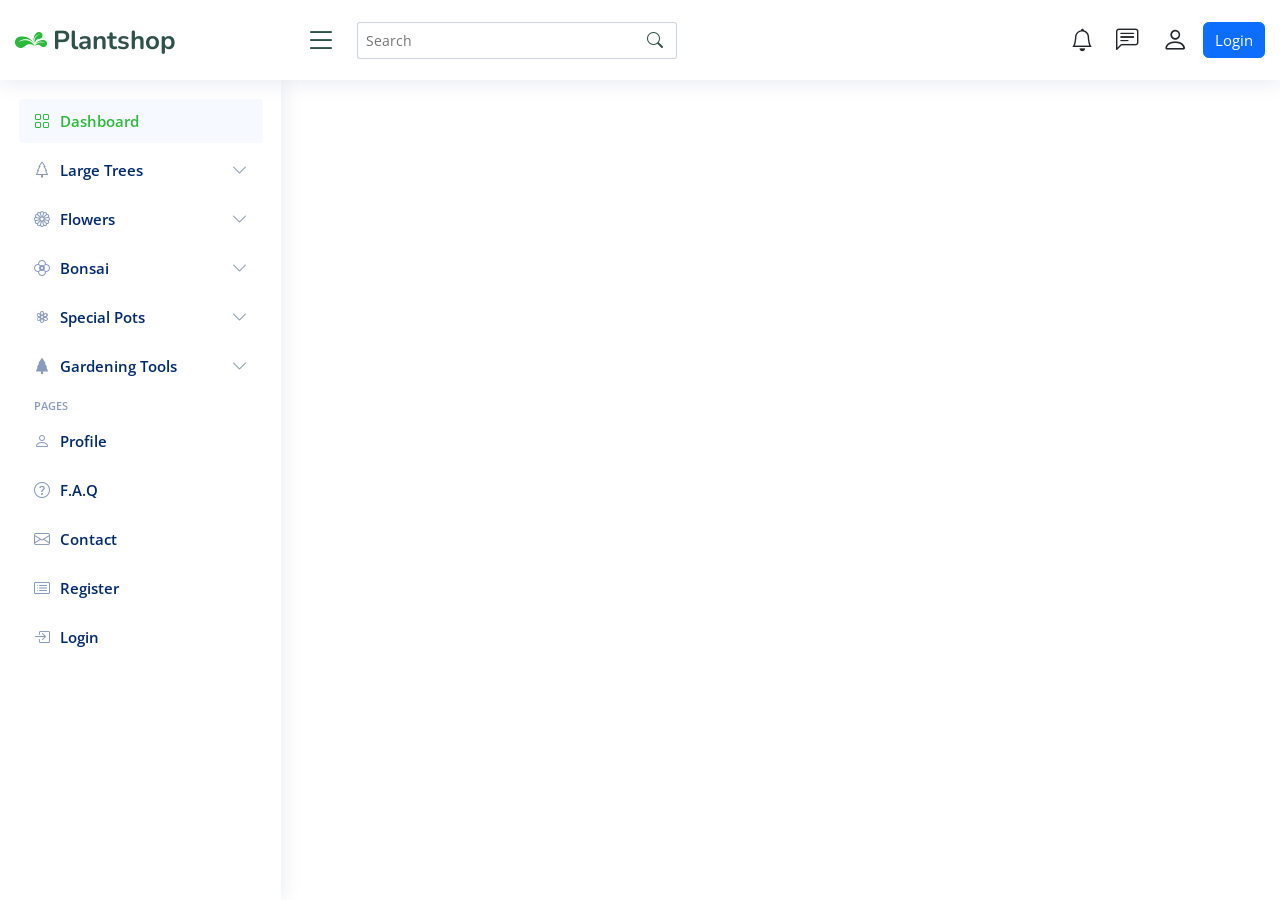
==== index.html @ 0a914bcb "Update" ====
<!DOCTYPE html>
<html lang="en">

<head>
    <meta charset="UTF-8">
    <meta name="viewport" content="width=device-width, initial-scale=1.0">
    <title>Plantshop - eCommerce Website</title>
    <!-- Google Fonts -->
    <link
     href="https://fonts.googleapis.com/css?family=Open+Sans:300,300i,400,400i,600,600i,700,700i|Nunito:300,300i,400,400i,600,600i,700,700i|Poppins:300,300i,400,400i,500,500i,600,600i,700,700i"
     rel="stylesheet">
    <!-- Vendor CSS Files -->
    <link href="assets/vendor/bootstrap/css/bootstrap.min.css" rel="stylesheet">
    <link href="assets/vendor/bootstrap-icons/bootstrap-icons.css" rel="stylesheet">
    <link href="assets/vendor/boxicons/css/boxicons.min.css" rel="stylesheet">
    <link href="assets/vendor/remixicon/remixicon.css" rel="stylesheet">
    <!-- CSS -->
    <link rel="stylesheet" href="assets/css/style.css">
    <!-- media -->
    <link rel="stylesheet" href="assets/css/media.css">
</head>

<body>
    <!-- ======= Header ======= -->
    <header id="header" class="header fixed-top d-flex align-items-center transition05 bg-white ps-3">
        <!-- logo -->
        <div class="d-flex align-items-center justify-content-between">
            <a href="index.html" class="logo text-decoration-none d-flex align-items-center">
                <img src="assets/images/logo.png" alt="">
                <span class="d-none d-lg-block green">Plantshop</span>
            </a>
            <i class="bi bi-list toggle-sidebar-btn"></i>
        </div>
        <!-- search bar -->
        <div class="search-bar">
            <form class="search-form d-flex align-items-center" method="POST" action="#">
                <input type="text" name="query" placeholder="Search" title="Enter search keyword">
                <button title="Search"><i class="bi bi-search"></i></button>
            </form>
        </div>
        <!-- navbar -->
        <nav class="header-nav ms-auto">
            <ul class="d-flex align-items-center m-0 p-0">
                <li class="nav-item d-block d-lg-none">
                    <a class="nav-link nav-icon fs-4 me-4 position-relative search-bar-toggle " href="#">
                        <i class="bi bi-search d-none d-sm-block"></i>
                    </a>
                </li>
                <li class="nav-item dropdown">
                    <a class="nav-link nav-icon fs-4 me-4 position-relative" href="#" data-bs-toggle="dropdown">
                        <i class="bi bi-bell"></i>
                    </a>
                    <ul class="dropdown-menu dropdown-menu-end dropdown-menu-arrow notifications">
                        <li class="dropdown-header gray">
                            You have 4 new notifications
                            <a href="#"><span class="badge rounded-pill bg-primary p-2 ms-2">View all</span></a>
                        </li>
                        <li>
                            <hr class="dropdown-divider">
                        </li>
                        <li class="notification-item py-1 d-flex align-items-center">
                            <i class="bi bi-exclamation-circle text-warning px-4 fs-4"></i>
                            <div class="my-1">
                                <h4 class="fw-bold fs-6 m-0">Lorem Ipsum</h4>
                                <p class="fs-6 gray m-0 py-1">Quae dolorem earum</p>
                                <p class="fs-6 gray m-0">30 min. ago</p>
                            </div>
                        </li>
                        <li>
                            <hr class="dropdown-divider">
                        </li>
                        <li class="notification-item py-1 d-flex align-items-center">
                            <i class="bi bi-x-circle text-danger px-4 fs-4"></i>
                            <div class="my-1">
                                <h4 class="fw-bold fs-6 m-0">Atque rerum nesciunt</h4>
                                <p class="fs-6 gray m-0 py-1">Quae dolorem earum</p>
                                <p class="fs-6 gray m-0">1 hr. ago</p>
                            </div>
                        </li>
                        <li>
                            <hr class="dropdown-divider">
                        </li>
                        <li class="notification-item py-1 d-flex align-items-center">
                            <i class="bi bi-check-circle text-success px-4 fs-4"></i>
                            <div class="my-1">
                                <h4 class="fw-bold fs-6 m-0">Sit rerum fuga</h4>
                                <p class="fs-6 gray m-0 py-1">Quae dolorem earum</p>
                                <p class="fs-6 gray m-0">2 hrs. ago</p>
                            </div>
                        </li>
                        <li>
                            <hr class="dropdown-divider">
                        </li>
                        <li class="notification-item py-1 d-flex align-items-center">
                            <i class="bi bi-info-circle text-primary px-4 fs-4"></i>
                            <div class="my-1">
                                <h4 class="fw-bold fs-6 m-0">Dicta reprehenderit</h4>
                                <p class="fs-6 gray m-0 py-1">Quae dolorem earum</p>
                                <p class="fs-6 gray m-0">4 hrs. ago</p>
                            </div>
                        </li>
                        <li>
                            <hr class="dropdown-divider">
                        </li>
                        <li class="dropdown-footer text-center">
                            <a href="#">Show all notifications</a>
                        </li>
                    </ul>
                </li>
                <li class="nav-item dropdown">
                    <a class="nav-link nav-icon fs-4 me-4 position-relative" href="#" data-bs-toggle="dropdown">
                        <i class="bi bi-chat-left-text"></i>
                    </a>
                    <ul class="dropdown-menu dropdown-menu-end dropdown-menu-arrow messages">
                        <li class="dropdown-header gray">
                            You have 3 new messages
                            <a href="#"><span class="badge rounded-pill bg-primary p-2 ms-2">View all</span></a>
                        </li>
                        <li>
                            <hr class="dropdown-divider">
                        </li>
                        <li class="message-item">
                            <a href="#" class="d-flex align-items-center">
                                <img src="assets/images/messages-1.jpg" alt="img" class="rounded-circle px-3">
                                <div class="my-1">
                                    <h4 class="fw-bold fs-6 m-0 dark">Maria Hudson</h4>
                                    <p class="fs-6 gray m-0 py-1">Velit asperiores et allo</p>
                                    <p class="fs-6 gray m-0">4 hrs. ago</p>
                                </div>
                            </a>
                        </li>
                        <li>
                            <hr class="dropdown-divider">
                        </li>
                        <li class="message-item">
                            <a href="#" class="d-flex align-items-center">
                                <img src="assets/images/messages-2.jpg" alt="img" class="rounded-circle px-3">
                                <div class="my-1">
                                    <h4 class="fw-bold fs-6 m-0 dark">Anna Nelson</h4>
                                    <p class="fs-6 gray m-0 py-1">Velit asperiores et allo</p>
                                    <p class="fs-6 gray m-0">6 hrs. ago</p>
                                </div>
                            </a>
                        </li>
                        <li>
                            <hr class="dropdown-divider">
                        </li>
                        <li class="message-item">
                            <a href="#" class="d-flex align-items-center">
                                <img src="assets/images/messages-3.jpg" alt="img" class="rounded-circle px-3">
                                <div class="my-1">
                                    <h4 class="fw-bold fs-6 m-0 dark">David Muldon</h4>
                                    <p class="fs-6 gray m-0 py-1">Velit asperiores et allo</p>
                                    <p class="fs-6 gray m-0">8 hrs. ago</p>
                                </div>
                            </a>
                        </li>
                        <li>
                            <hr class="dropdown-divider">
                        </li>
                        <li class="dropdown-footer text-center">
                            <a href="#">Show all messages</a>
                        </li>
                    </ul>
                </li>
                <li class="nav-item dropdown pe-3">
                    <a class="nav-link nav-profile d-flex align-items-center pe-0" href="#" data-bs-toggle="dropdown" aria-expanded="false">
                        <i class="bi bi-person fs-3"></i>
                    </a>
                    <ul class="dropdown-menu profile">
                        <li class="dropdown-header">
                            <h6 class="dark fs-5">Deep Kothari</h6>
                            <span class="dark fs-6">Web Designer</span>
                        </li>
                        <li>
                            <hr class="dropdown-divider">
                        </li>
                        <li>
                            <a href="#" class="dropdown-item d-flex align-items-center">
                                <i class="bi bi-person fs-5 pe-3"></i>
                                <span>My Profile</span>
                            </a>
                        </li>
                        <li>
                            <hr class="dropdown-divider">
                        </li>
                        <li>
                            <a href="#" class="dropdown-item d-flex align-items-center">
                                <i class="bi bi-gear fs-5 pe-3"></i>
                                <span>Account Settings</span>
                            </a>
                        </li>
                        <li>
                            <hr class="dropdown-divider">
                        </li>
                        <li>
                            <a href="#" class="dropdown-item d-flex align-items-center">
                                <i class="bi bi-question-circle fs-5 pe-3"></i>
                                <span>Need Help?</span>
                            </a>
                        </li>
                        <li>
                            <hr class="dropdown-divider">
                        </li>
                        <li>
                            <a href="#" class="dropdown-item d-flex align-items-center">
                                <i class="bi bi-box-arrow-right fs-5 pe-3"></i>
                                <span>Sign Out</span>
                            </a>
                        </li>
                    </ul>
                </li>
                <li class="nav-item pe-3">
                    <a href="#" class="btn btn-primary">Login </a>
                </li>
            </ul>
        </nav>
    </header>

    <!-- ======= Sidebar ======= -->
    <aside id="sidebar" class="sidebar">

        <ul class="sidebar-nav" id="sidebar-nav">

            <li class="nav-item">
                <a class="nav-link " href="index.html">
                    <i class="bi bi-grid"></i>
                    <span>Dashboard</span>
                </a>
            </li>
            <li class="nav-item">
                <a class="nav-link collapsed" data-bs-target="#components-nav" data-bs-toggle="collapse" href="#">
                    <i class="bi bi-tree"></i><span>Large Trees</span><i class="bi bi-chevron-down ms-auto"></i>
                </a>
                <ul id="components-nav" class="nav-content collapse " data-bs-parent="#sidebar-nav">
                    <li>
                        <a href="#">
                            <i class="bi bi-circle"></i><span>Mango tree</span>
                        </a>
                    </li>
                    <li>
                        <a href="#">
                            <i class="bi bi-circle"></i><span>Banyan tree</span>
                        </a>
                    </li>
                    <li>
                        <a href="#">
                            <i class="bi bi-circle"></i><span>Banana tree</span>
                        </a>
                    </li>
                    <li>
                        <a href="#">
                            <i class="bi bi-circle"></i><span>Palm tree</span>
                        </a>
                    </li>
                    <li>
                        <a href="#">
                            <i class="bi bi-circle"></i><span>Banmoo tree</span>
                        </a>
                    </li>
                </ul>
            </li>
            <li class="nav-item">
                <a class="nav-link collapsed" data-bs-target="#forms-nav" data-bs-toggle="collapse" href="#">
                    <i class="bi bi-flower1"></i><span>Flowers</span><i class="bi bi-chevron-down ms-auto"></i>
                </a>
                <ul id="forms-nav" class="nav-content collapse " data-bs-parent="#sidebar-nav">
                    <li>
                        <a href="#">
                            <i class="bi bi-circle"></i><span>Marigold</span>
                        </a>
                    </li>
                    <li>
                        <a href="#">
                            <i class="bi bi-circle"></i><span>Lavender</span>
                        </a>
                    </li>
                    <li>
                        <a href="#">
                            <i class="bi bi-circle"></i><span>Lily</span>
                        </a>
                    </li>
                    <li>
                        <a href="#">
                            <i class="bi bi-circle"></i><span>Sun flower</span>
                        </a>
                    </li>
                    <li>
                        <a href="#">
                            <i class="bi bi-circle"></i><span>Rose</span>
                        </a>
                    </li>
                    <li>
                        <a href="#">
                            <i class="bi bi-circle"></i><span>Tulip</span>
                        </a>
                    </li>
                    <li>
                        <a href="#">
                            <i class="bi bi-circle"></i><span>Jasmine</span>
                        </a>
                    </li>
                </ul>
            </li>
            <li class="nav-item">
                <a class="nav-link collapsed" data-bs-target="#tables-nav" data-bs-toggle="collapse" href="#">
                    <i class="bi bi-flower2"></i><span>Bonsai</span><i class="bi bi-chevron-down ms-auto"></i>
                </a>
                <ul id="tables-nav" class="nav-content collapse " data-bs-parent="#sidebar-nav">
                    <li>
                        <a href="#">
                            <i class="bi bi-circle"></i><span>Japanese Maple</span>
                        </a>
                    </li>
                    <li>
                        <a href="#">
                            <i class="bi bi-circle"></i><span>Chinese Elm</span>
                        </a>
                    </li>
                    <li>
                        <a href="#">
                            <i class="bi bi-circle"></i><span>Fukien Tea Tree</span>
                        </a>
                    </li>
                    <li>
                        <a href="#">
                            <i class="bi bi-circle"></i><span>Box Wood</span>
                        </a>
                    </li>
                    <li>
                        <a href="#">
                            <i class="bi bi-circle"></i><span>Desert Rose</span>
                        </a>
                    </li>
                </ul>
            </li>
            <li class="nav-item">
                <a class="nav-link collapsed" data-bs-target="#charts-nav" data-bs-toggle="collapse" href="#">
                    <i class="bi bi-flower3"></i><span>Special Pots</span><i class="bi bi-chevron-down ms-auto"></i>
                </a>
                <ul id="charts-nav" class="nav-content collapse " data-bs-parent="#sidebar-nav">
                    <li>
                        <a href="#">
                            <i class="bi bi-circle"></i><span>Clay Pots</span>
                        </a>
                    </li>
                    <li>
                        <a href="#">
                            <i class="bi bi-circle"></i><span>Metal Pots</span>
                        </a>
                    </li>
                    <li>
                        <a href="#">
                            <i class="bi bi-circle"></i><span>Concrete Pots</span>
                        </a>
                    </li>
                    <li>
                        <a href="#">
                            <i class="bi bi-circle"></i><span>Fiber Glass Pots</span>
                        </a>
                    </li>
                    <li>
                        <a href="#">
                            <i class="bi bi-circle"></i><span>Plastic Pots</span>
                        </a>
                    </li>
                    <li>
                        <a href="#">
                            <i class="bi bi-circle"></i><span>Self-Watering Pots</span>
                        </a>
                    </li>
                </ul>
            </li>
            <li class="nav-item">
                <a class="nav-link collapsed" data-bs-target="#icons-nav" data-bs-toggle="collapse" href="#">
                    <i class="bi bi-tree-fill"></i><span>Gardening Tools</span><i class="bi bi-chevron-down ms-auto"></i>
                </a>
                <ul id="icons-nav" class="nav-content collapse " data-bs-parent="#sidebar-nav">
                    <li>
                        <a href="#">
                            <i class="bi bi-circle"></i><span>Gloves</span>
                        </a>
                    </li>
                    <li>
                        <a href="#">
                            <i class="bi bi-circle"></i><span>Rake</span>
                        </a>
                    </li>
                    <li>
                        <a href="#">
                            <i class="bi bi-circle"></i><span>Watering Can</span>
                        </a>
                    </li>
                    <li>
                        <a href="#">
                            <i class="bi bi-circle"></i><span>Spade</span>
                        </a>
                    </li>
                    <li>
                        <a href="#">
                            <i class="bi bi-circle"></i><span>Wheel Barrow</span>
                        </a>
                    </li>
                    <li>
                        <a href="#">
                            <i class="bi bi-circle"></i><span>Leaf Blower</span>
                        </a>
                    </li>
                </ul>
            </li>
            <li class="nav-heading">Pages</li>

            <li class="nav-item">
                <a class="nav-link collapsed" href="#">
                    <i class="bi bi-person"></i>
                    <span>Profile</span>
                </a>
            </li>
            <li class="nav-item">
                <a class="nav-link collapsed" href="#">
                    <i class="bi bi-question-circle"></i>
                    <span>F.A.Q</span>
                </a>
            </li>
            <li class="nav-item">
                <a class="nav-link collapsed" href="#">
                    <i class="bi bi-envelope"></i>
                    <span>Contact</span>
                </a>
            </li>
            <li class="nav-item">
                <a class="nav-link collapsed" href="#">
                    <i class="bi bi-card-list"></i>
                    <span>Register</span>
                </a>
            </li>
            <li class="nav-item">
                <a class="nav-link collapsed" href="#">
                    <i class="bi bi-box-arrow-in-right"></i>
                    <span>Login</span>
                </a>
            </li>
        </ul>
    </aside><!-- End Sidebar-->
    <!-- Vendor JS Files -->
    <script src="assets/vendor/bootstrap/js/bootstrap.bundle.min.js"></script>
    <script src="assets/vendor/jquery/jquery.min.js"></script>
    <!-- js -->
    <script src="assets/js/script.js"></script>
</body>

</html>
---- assets/css/style.css ----
:root {
    --green: #2e524a;
    --light-green: #2ab939;
    --dark: #000000;
    --light: #ffffff;
    --gray: #424242;

    --transition02: all 0.2s linear;
    --transition03: all 0.3s linear;
    --transition05: all 0.5s linear;
}
* {
    margin: 0;
    padding: 0;
    box-sizing: border-box;
    text-decoration: none !important;
    list-style: none;
}
body, html {
    font-family: "Open Sans", sans-serif;
    font-size: 16px;
    scroll-behavior: smooth;
}
h1,
h2,
h3,
h4,
h5,
h6 {
    font-family: "Nunito", sans-serif;
}
/* CURSOR POINTER */
.cursor {
    cursor: pointer;
}
.dvh-100 {
    height: 100dvh;
}
.green {
    color: var(--green);
}
.dark {
    color: var(--dark);
}
.light {
    color: var(--light);
}
.gray {
    color: var(--gray);
}
.transition02 {
    transition: var(--transition02);
}
.transition03 {
    transition: var(--transition03);
}
.transition05 {
    transition: var(--transition05);
}
/*--------------------------------------------------------------
# Header START
--------------------------------------------------------------*/
header {
    box-shadow: 0px 2px 20px rgba(1, 41, 112, 0.1);
}
@media (min-width: 1200px) {
    .logo {
        width: 280px;
    }
}
.logo img {
    max-height: 26px;
    margin-right: 6px;
}
.logo span {
    font-size: 26px;
    font-weight: 700;
    font-family: "Nunito", sans-serif;
}
.header {
    z-index: 997;
    height: 80px;
}
.header .toggle-sidebar-btn {
    font-size: 32px;
    padding-left: 10px;
    cursor: pointer;
    color: var(--green);
}
.header .search-bar {
    min-width: 360px;
    padding: 0 20px;
}
@media (max-width: 1199px) {
    .header .search-bar {
        position: fixed;
        top: 50px;
        left: 0;
        right: 0;
        padding: 20px;
        box-shadow: 0px 0px 15px 0px rgba(1, 41, 112, 0.1);
        background: white;
        z-index: 9999;
        transition: 0.3s;
        visibility: hidden;
        opacity: 0;
    }
    .header .search-bar-show {
        top: 60px;
        visibility: visible;
        opacity: 1;
    }
}
.header .search-form {
    width: 100%;
}
.header .search-form input {
    border: 0;
    font-size: 14px;
    color: #012970;
    border: 1px solid rgba(1, 41, 112, 0.2);
    padding: 7px 38px 7px 8px;
    border-radius: 3px;
    transition: 0.3s;
    width: 100%;
}
.header .search-form input:focus,
.header .search-form input:hover {
    outline: none;
    box-shadow: 0 0 10px 0 rgba(1, 41, 112, 0.15);
    border: 1px solid rgba(1, 41, 112, 0.3);
}
.header .search-form button {
    border: 0;
    padding: 0;
    margin-left: -30px;
    background: none;
}
.header .search-form button i {
    color: var(--green);
}
/*--------------------------------------------------------------
# Header Nav
--------------------------------------------------------------*/
.header-nav .nav-profile img {
    max-height: 36px;
}
.message-item img {
    height: 2.5rem;
}
/*--------------------------------------------------------------
# Header END
--------------------------------------------------------------*/

/*--------------------------------------------------------------
# Sidebar
--------------------------------------------------------------*/
.sidebar {
    position: fixed;
    top: 80px;
    left: 0;
    bottom: 0;
    width: 18.75rem;
    z-index: 996;
    transition: var(--transition03);
    padding: 1.25rem;
    overflow-y: scroll;
    scrollbar-width: thin;
    scrollbar-color: var(--green) transparent;
    box-shadow: 0px 0px 20px rgba(1, 41, 112, 0.1);
    background-color: var(--light);
}
.move-sidebar {
    left: -18.75rem;
}
.sidebar::-webkit-scrollbar {
    width: 5px;
    height: 8px;
    background-color: #fff;
}
.sidebar::-webkit-scrollbar-thumb {
    background-color: #aab7cf;
}
.sidebar-nav {
    padding: 0;
    margin: 0;
    list-style: none;
}
.sidebar-nav li {
    padding: 0;
    margin: 0;
    list-style: none;
}
.sidebar-nav .nav-item {
    margin-bottom: 5px;
}
.sidebar-nav .nav-heading {
    font-size: 11px;
    text-transform: uppercase;
    color: #899bbd;
    font-weight: 600;
    margin: 10px 0 5px 15px;
}
.sidebar-nav .nav-link {
    display: flex;
    align-items: center;
    font-size: 15px;
    font-weight: 600;
    color: #2ab939;
    transition: 0.3;
    background: #f6f9ff;
    padding: 10px 15px;
    border-radius: 4px;
}
.sidebar-nav .nav-link i {
    font-size: 16px;
    margin-right: 10px;
    color: #2ab939;
}
.sidebar-nav .nav-link.collapsed {
    color: #012970;
    background: #fff;
}
.sidebar-nav .nav-link.collapsed i {
    color: #899bbd;
}
.sidebar-nav .nav-link:hover {
    color: #2ab939;
    background: #f6f9ff;
}
.sidebar-nav .nav-link:hover i {
    color: #2ab939;
}
.sidebar-nav .nav-link .bi-chevron-down {
    margin-right: 0;
    transition: transform 0.2s ease-in-out;
}
.sidebar-nav .nav-link:not(.collapsed) .bi-chevron-down {
    transform: rotate(180deg);
}
.sidebar-nav .nav-content {
    padding: 5px 0 0 0;
    margin: 0;
    list-style: none;
}
.sidebar .nav-content li {
    transition: var(--transition02);
}
.sidebar .nav-content li:hover {
    transform: translateX(7px);
}
.sidebar-nav .nav-content a {
    display: flex;
    align-items: center;
    font-size: 14px;
    font-weight: 600;
    color: #012970;
    transition: 0.3;
    padding: 10px 0 10px 40px;
    transition: 0.3s;
}
.sidebar-nav .nav-content a i {
    font-size: 6px;
    margin-right: 8px;
    line-height: 0;
    border-radius: 50%;
}
.sidebar-nav .nav-content a:hover,
.sidebar-nav .nav-content a.active {
    color: #2ab939;
}
---- assets/css/media.css ----
@media (max-width:1500px) {
    html {
        font-size: 16px !important;
    }
}
@media (max-width:1400px) {
    html {
        font-size: 15px !important;
    }
}
@media (max-width:1200px) {
    html {
        font-size: 14px !important;
    }
}
@media (max-width:992px) {
    html {
        font-size: 13px !important;
    }
}
@media (max-width:768px) {
    html {
        font-size: 12px !important;
    }
}
@media (max-width:576px) {
    html {
        font-size: 12px !important;
    }
}
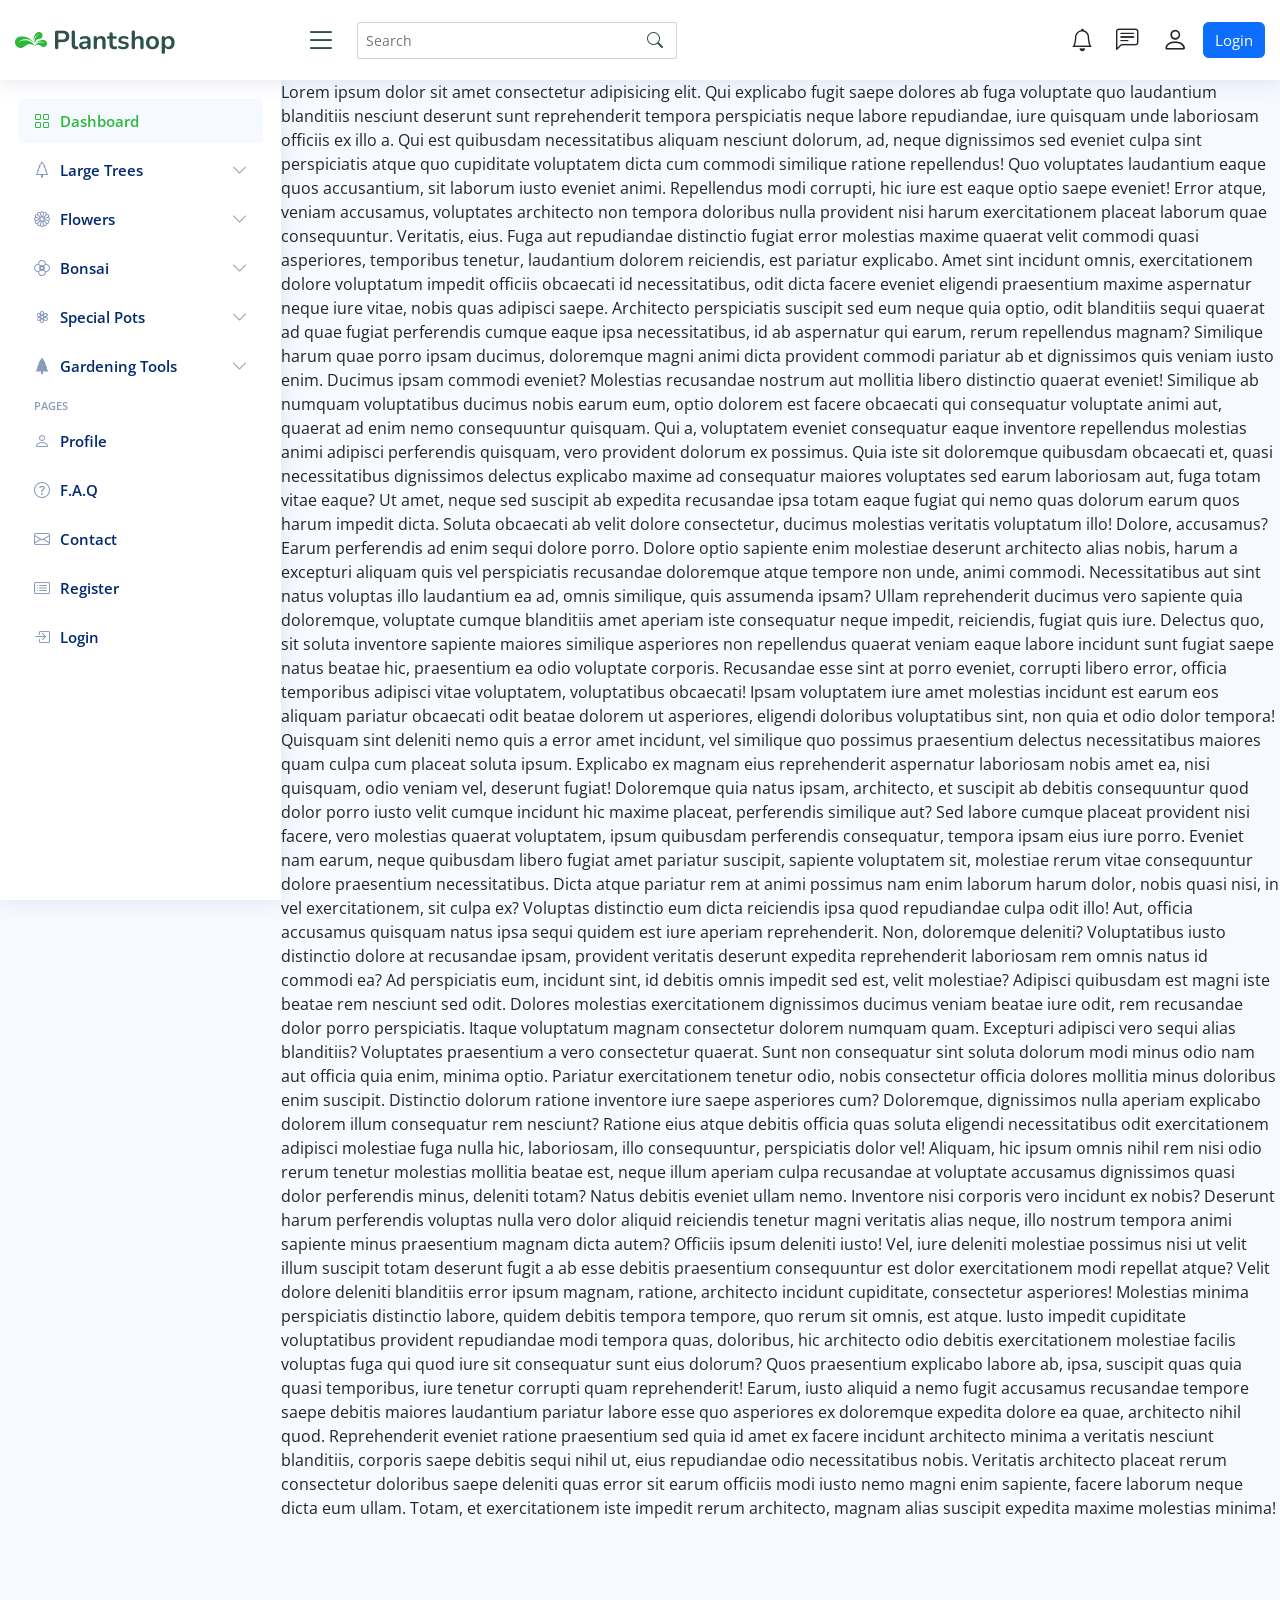
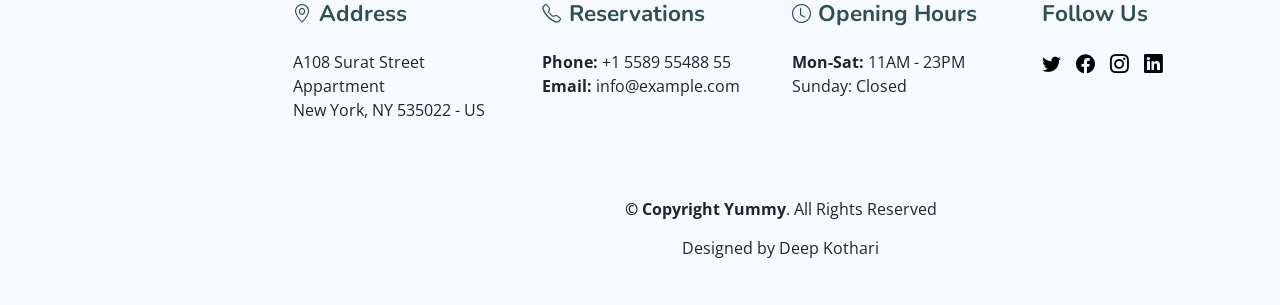
==== commit e1ea86a2: "completed footer" ====
--- a/index.html
+++ b/index.html
@@ -442,6 +442,109 @@
             </li>
         </ul>
     </aside><!-- End Sidebar-->
+
+    <!-- ======= Main Section ======= -->
+    <main id="main" class="main">Lorem ipsum dolor sit amet consectetur adipisicing elit. Qui explicabo fugit saepe dolores ab fuga voluptate quo laudantium blanditiis
+        nesciunt deserunt sunt reprehenderit tempora perspiciatis neque labore repudiandae, iure quisquam unde laboriosam officiis ex illo a. Qui est quibusdam
+        necessitatibus aliquam nesciunt dolorum, ad, neque dignissimos sed eveniet culpa sint perspiciatis atque quo cupiditate voluptatem dicta cum commodi similique
+        ratione repellendus! Quo voluptates laudantium eaque quos accusantium, sit laborum iusto eveniet animi. Repellendus modi corrupti, hic iure est eaque optio saepe
+        eveniet! Error atque, veniam accusamus, voluptates architecto non tempora doloribus nulla provident nisi harum exercitationem placeat laborum quae consequuntur.
+        Veritatis, eius. Fuga aut repudiandae distinctio fugiat error molestias maxime quaerat velit commodi quasi asperiores, temporibus tenetur, laudantium dolorem
+        reiciendis, est pariatur explicabo. Amet sint incidunt omnis, exercitationem dolore voluptatum impedit officiis obcaecati id necessitatibus, odit dicta facere
+        eveniet eligendi praesentium maxime aspernatur neque iure vitae, nobis quas adipisci saepe. Architecto perspiciatis suscipit sed eum neque quia optio, odit
+        blanditiis sequi quaerat ad quae fugiat perferendis cumque eaque ipsa necessitatibus, id ab aspernatur qui earum, rerum repellendus magnam? Similique harum quae
+        porro ipsam ducimus, doloremque magni animi dicta provident commodi pariatur ab et dignissimos quis veniam iusto enim. Ducimus ipsam commodi eveniet? Molestias
+        recusandae nostrum aut mollitia libero distinctio quaerat eveniet! Similique ab numquam voluptatibus ducimus nobis earum eum, optio dolorem est facere obcaecati
+        qui consequatur voluptate animi aut, quaerat ad enim nemo consequuntur quisquam. Qui a, voluptatem eveniet consequatur eaque inventore repellendus molestias animi
+        adipisci perferendis quisquam, vero provident dolorum ex possimus. Quia iste sit doloremque quibusdam obcaecati et, quasi necessitatibus dignissimos delectus
+        explicabo maxime ad consequatur maiores voluptates sed earum laboriosam aut, fuga totam vitae eaque? Ut amet, neque sed suscipit ab expedita recusandae ipsa totam
+        eaque fugiat qui nemo quas dolorum earum quos harum impedit dicta. Soluta obcaecati ab velit dolore consectetur, ducimus molestias veritatis voluptatum illo!
+        Dolore, accusamus? Earum perferendis ad enim sequi dolore porro. Dolore optio sapiente enim molestiae deserunt architecto alias nobis, harum a excepturi aliquam
+        quis vel perspiciatis recusandae doloremque atque tempore non unde, animi commodi. Necessitatibus aut sint natus voluptas illo laudantium ea ad, omnis similique,
+        quis assumenda ipsam? Ullam reprehenderit ducimus vero sapiente quia doloremque, voluptate cumque blanditiis amet aperiam iste consequatur neque impedit,
+        reiciendis, fugiat quis iure. Delectus quo, sit soluta inventore sapiente maiores similique asperiores non repellendus quaerat veniam eaque labore incidunt sunt
+        fugiat saepe natus beatae hic, praesentium ea odio voluptate corporis. Recusandae esse sint at porro eveniet, corrupti libero error, officia temporibus adipisci
+        vitae voluptatem, voluptatibus obcaecati! Ipsam voluptatem iure amet molestias incidunt est earum eos aliquam pariatur obcaecati odit beatae dolorem ut
+        asperiores, eligendi doloribus voluptatibus sint, non quia et odio dolor tempora! Quisquam sint deleniti nemo quis a error amet incidunt, vel similique quo
+        possimus praesentium delectus necessitatibus maiores quam culpa cum placeat soluta ipsum. Explicabo ex magnam eius reprehenderit aspernatur laboriosam nobis amet
+        ea, nisi quisquam, odio veniam vel, deserunt fugiat! Doloremque quia natus ipsam, architecto, et suscipit ab debitis consequuntur quod dolor porro iusto velit
+        cumque incidunt hic maxime placeat, perferendis similique aut? Sed labore cumque placeat provident nisi facere, vero molestias quaerat voluptatem, ipsum quibusdam
+        perferendis consequatur, tempora ipsam eius iure porro. Eveniet nam earum, neque quibusdam libero fugiat amet pariatur suscipit, sapiente voluptatem sit,
+        molestiae rerum vitae consequuntur dolore praesentium necessitatibus. Dicta atque pariatur rem at animi possimus nam enim laborum harum dolor, nobis quasi nisi,
+        in vel exercitationem, sit culpa ex? Voluptas distinctio eum dicta reiciendis ipsa quod repudiandae culpa odit illo! Aut, officia accusamus quisquam natus ipsa
+        sequi quidem est iure aperiam reprehenderit. Non, doloremque deleniti? Voluptatibus iusto distinctio dolore at recusandae ipsam, provident veritatis deserunt
+        expedita reprehenderit laboriosam rem omnis natus id commodi ea? Ad perspiciatis eum, incidunt sint, id debitis omnis impedit sed est, velit molestiae? Adipisci
+        quibusdam est magni iste beatae rem nesciunt sed odit. Dolores molestias exercitationem dignissimos ducimus veniam beatae iure odit, rem recusandae dolor porro
+        perspiciatis. Itaque voluptatum magnam consectetur dolorem numquam quam. Excepturi adipisci vero sequi alias blanditiis? Voluptates praesentium a vero consectetur
+        quaerat. Sunt non consequatur sint soluta dolorum modi minus odio nam aut officia quia enim, minima optio. Pariatur exercitationem tenetur odio, nobis consectetur
+        officia dolores mollitia minus doloribus enim suscipit. Distinctio dolorum ratione inventore iure saepe asperiores cum? Doloremque, dignissimos nulla aperiam
+        explicabo dolorem illum consequatur rem nesciunt? Ratione eius atque debitis officia quas soluta eligendi necessitatibus odit exercitationem adipisci molestiae
+        fuga nulla hic, laboriosam, illo consequuntur, perspiciatis dolor vel! Aliquam, hic ipsum omnis nihil rem nisi odio rerum tenetur molestias mollitia beatae est,
+        neque illum aperiam culpa recusandae at voluptate accusamus dignissimos quasi dolor perferendis minus, deleniti totam? Natus debitis eveniet ullam nemo. Inventore
+        nisi corporis vero incidunt ex nobis? Deserunt harum perferendis voluptas nulla vero dolor aliquid reiciendis tenetur magni veritatis alias neque, illo nostrum
+        tempora animi sapiente minus praesentium magnam dicta autem? Officiis ipsum deleniti iusto! Vel, iure deleniti molestiae possimus nisi ut velit illum suscipit
+        totam deserunt fugit a ab esse debitis praesentium consequuntur est dolor exercitationem modi repellat atque? Velit dolore deleniti blanditiis error ipsum magnam,
+        ratione, architecto incidunt cupiditate, consectetur asperiores! Molestias minima perspiciatis distinctio labore, quidem debitis tempora tempore, quo rerum sit
+        omnis, est atque. Iusto impedit cupiditate voluptatibus provident repudiandae modi tempora quas, doloribus, hic architecto odio debitis exercitationem molestiae
+        facilis voluptas fuga qui quod iure sit consequatur sunt eius dolorum? Quos praesentium explicabo labore ab, ipsa, suscipit quas quia quasi temporibus, iure
+        tenetur corrupti quam reprehenderit! Earum, iusto aliquid a nemo fugit accusamus recusandae tempore saepe debitis maiores laudantium pariatur labore esse quo
+        asperiores ex doloremque expedita dolore ea quae, architecto nihil quod. Reprehenderit eveniet ratione praesentium sed quia id amet ex facere incidunt architecto
+        minima a veritatis nesciunt blanditiis, corporis saepe debitis sequi nihil ut, eius repudiandae odio necessitatibus nobis. Veritatis architecto placeat rerum
+        consectetur doloribus saepe deleniti quas error sit earum officiis modi iusto nemo magni enim sapiente, facere laborum neque dicta eum ullam. Totam, et
+        exercitationem iste impedit rerum architecto, magnam alias suscipit expedita maxime molestias minima!</main>
+    <!-- ======= Footer ======= -->
+    <footer id="footer" class="footer pb-5">
+        <div class="container">
+            <div class="row gy-2">
+                <div class="col-lg-3 col-md-6 footer-links pb-5">
+                    <div class="d-flex justify-content-center justify-content-md-start">
+                        <i class="bi bi-geo-alt icon fs-5 pe-2 green"></i>
+                        <h4 class="fs-4 fw-bold green pb-3">Address</h4>
+                    </div>
+                    <p class="text-center text-md-start">
+                        A108 Surat Street Appartment<br>
+                        New York, NY 535022 - US<br>
+                    </p>
+                </div>
+                <div class="col-lg-3 col-md-6 footer-links pb-5">
+                    <div class="d-flex justify-content-center justify-content-md-start">
+                        <i class="bi bi-telephone icon fs-5 pe-2 green"></i>
+                        <h4 class="fs-4 fw-bold green pb-3">Reservations</h4>
+                    </div>
+                    <p class="text-center text-md-start">
+                        <span class="d-block"><strong>Phone:</strong> +1 5589 55488 55</span>
+                        <span class="d-block"><strong>Email:</strong> info@example.com</span>
+                    </p>
+                </div>
+                <div class="col-lg-3 col-md-6 footer-links pb-5">
+                    <div class="d-flex justify-content-center justify-content-md-start">
+                        <i class="bi bi-clock icon fs-5 pe-2 green"></i>
+                        <h4 class="fs-4 fw-bold green pb-3">Opening Hours</h4>
+                    </div>
+                    <p class="text-center text-md-start">
+                        <strong>Mon-Sat:</strong> 11AM - 23PM<br>
+                        Sunday: Closed
+                    </p>
+                </div>
+                <div class="col-lg-3 col-md-6 footer-links pb-5">
+                    <h4 class="fs-4 fw-bold green pb-3 text-center text-md-start">Follow Us</h4>
+                    <div class="social-links d-flex gap-3 justify-content-center justify-content-md-start">
+                        <a href="#" class="twitter text-decoration-none dark fs-5"><i class="bi bi-twitter "></i></a>
+                        <a href="#" class="facebook text-decoration-none dark fs-5"><i class="bi bi-facebook "></i></a>
+                        <a href="#" class="instagram text-decoration-none dark fs-5"><i class="bi bi-instagram "></i></a>
+                        <a href="#" class="linkedin text-decoration-none dark fs-5"><i class="bi bi-linkedin "></i></a>
+                    </div>
+                </div>
+            </div>
+            <div class="text-center py-3">
+                <strong class="">&copy; Copyright <span>Yummy</span></strong>.
+                All Rights Reserved
+            </div>
+            <div class="text-center">
+                Designed by Deep Kothari
+            </div>
+        </div>
+    </footer><!-- End Footer -->
     <!-- Vendor JS Files -->
     <script src="assets/vendor/bootstrap/js/bootstrap.bundle.min.js"></script>
     <script src="assets/vendor/jquery/jquery.min.js"></script>
--- a/assets/css/style.css
+++ b/assets/css/style.css
@@ -20,6 +20,7 @@
     font-family: "Open Sans", sans-serif;
     font-size: 16px;
     scroll-behavior: smooth;
+    background-color: #f6f9ff;
 }
 h1,
 h2,
@@ -268,4 +269,33 @@
 .sidebar-nav .nav-content a:hover,
 .sidebar-nav .nav-content a.active {
     color: #2ab939;
-}+}
+/*--------------------------------------------------------------
+# Main
+--------------------------------------------------------------*/
+.main {
+    margin-top: 80px;
+    margin-left: 18.75rem;
+    transition: var(--transition03);
+}
+.move-main {
+    margin-left: 0;
+}
+/*--------------------------------------------------------------
+# Main END
+--------------------------------------------------------------*/
+/*--------------------------------------------------------------
+# Footer
+--------------------------------------------------------------*/
+.footer {
+    margin-top: 80px;
+    margin-left: 18.75rem;
+    transition: var(--transition03);
+    /* background-color: #fae6c2; */
+}
+.move-footer {
+    margin-left: 0;
+}
+/*--------------------------------------------------------------
+# Footer END
+--------------------------------------------------------------*/
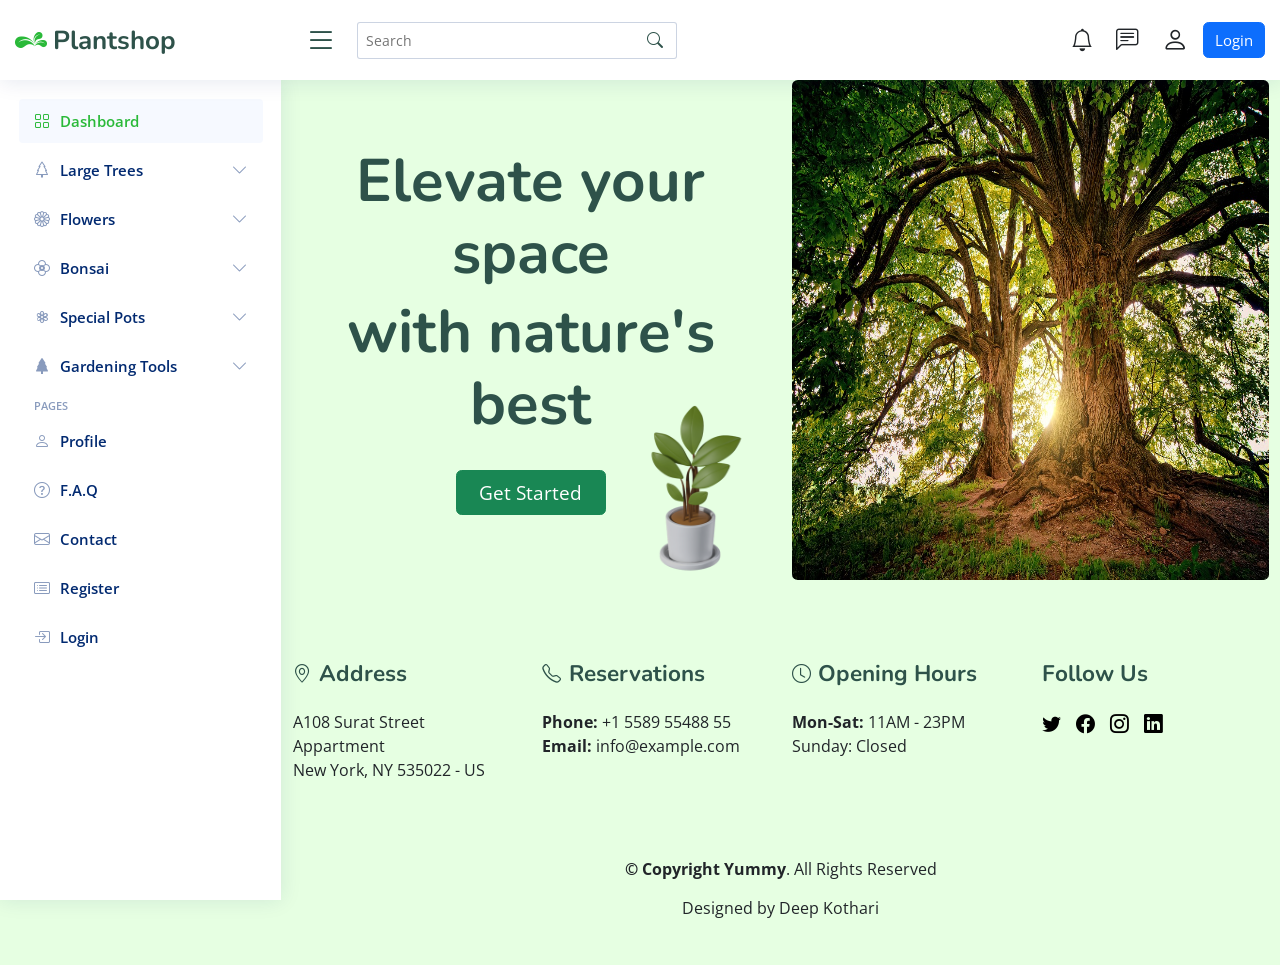
==== commit c0bf4fea: "added main-banner" ====
--- a/index.html
+++ b/index.html
@@ -444,54 +444,25 @@
     </aside><!-- End Sidebar-->
 
     <!-- ======= Main Section ======= -->
-    <main id="main" class="main">Lorem ipsum dolor sit amet consectetur adipisicing elit. Qui explicabo fugit saepe dolores ab fuga voluptate quo laudantium blanditiis
-        nesciunt deserunt sunt reprehenderit tempora perspiciatis neque labore repudiandae, iure quisquam unde laboriosam officiis ex illo a. Qui est quibusdam
-        necessitatibus aliquam nesciunt dolorum, ad, neque dignissimos sed eveniet culpa sint perspiciatis atque quo cupiditate voluptatem dicta cum commodi similique
-        ratione repellendus! Quo voluptates laudantium eaque quos accusantium, sit laborum iusto eveniet animi. Repellendus modi corrupti, hic iure est eaque optio saepe
-        eveniet! Error atque, veniam accusamus, voluptates architecto non tempora doloribus nulla provident nisi harum exercitationem placeat laborum quae consequuntur.
-        Veritatis, eius. Fuga aut repudiandae distinctio fugiat error molestias maxime quaerat velit commodi quasi asperiores, temporibus tenetur, laudantium dolorem
-        reiciendis, est pariatur explicabo. Amet sint incidunt omnis, exercitationem dolore voluptatum impedit officiis obcaecati id necessitatibus, odit dicta facere
-        eveniet eligendi praesentium maxime aspernatur neque iure vitae, nobis quas adipisci saepe. Architecto perspiciatis suscipit sed eum neque quia optio, odit
-        blanditiis sequi quaerat ad quae fugiat perferendis cumque eaque ipsa necessitatibus, id ab aspernatur qui earum, rerum repellendus magnam? Similique harum quae
-        porro ipsam ducimus, doloremque magni animi dicta provident commodi pariatur ab et dignissimos quis veniam iusto enim. Ducimus ipsam commodi eveniet? Molestias
-        recusandae nostrum aut mollitia libero distinctio quaerat eveniet! Similique ab numquam voluptatibus ducimus nobis earum eum, optio dolorem est facere obcaecati
-        qui consequatur voluptate animi aut, quaerat ad enim nemo consequuntur quisquam. Qui a, voluptatem eveniet consequatur eaque inventore repellendus molestias animi
-        adipisci perferendis quisquam, vero provident dolorum ex possimus. Quia iste sit doloremque quibusdam obcaecati et, quasi necessitatibus dignissimos delectus
-        explicabo maxime ad consequatur maiores voluptates sed earum laboriosam aut, fuga totam vitae eaque? Ut amet, neque sed suscipit ab expedita recusandae ipsa totam
-        eaque fugiat qui nemo quas dolorum earum quos harum impedit dicta. Soluta obcaecati ab velit dolore consectetur, ducimus molestias veritatis voluptatum illo!
-        Dolore, accusamus? Earum perferendis ad enim sequi dolore porro. Dolore optio sapiente enim molestiae deserunt architecto alias nobis, harum a excepturi aliquam
-        quis vel perspiciatis recusandae doloremque atque tempore non unde, animi commodi. Necessitatibus aut sint natus voluptas illo laudantium ea ad, omnis similique,
-        quis assumenda ipsam? Ullam reprehenderit ducimus vero sapiente quia doloremque, voluptate cumque blanditiis amet aperiam iste consequatur neque impedit,
-        reiciendis, fugiat quis iure. Delectus quo, sit soluta inventore sapiente maiores similique asperiores non repellendus quaerat veniam eaque labore incidunt sunt
-        fugiat saepe natus beatae hic, praesentium ea odio voluptate corporis. Recusandae esse sint at porro eveniet, corrupti libero error, officia temporibus adipisci
-        vitae voluptatem, voluptatibus obcaecati! Ipsam voluptatem iure amet molestias incidunt est earum eos aliquam pariatur obcaecati odit beatae dolorem ut
-        asperiores, eligendi doloribus voluptatibus sint, non quia et odio dolor tempora! Quisquam sint deleniti nemo quis a error amet incidunt, vel similique quo
-        possimus praesentium delectus necessitatibus maiores quam culpa cum placeat soluta ipsum. Explicabo ex magnam eius reprehenderit aspernatur laboriosam nobis amet
-        ea, nisi quisquam, odio veniam vel, deserunt fugiat! Doloremque quia natus ipsam, architecto, et suscipit ab debitis consequuntur quod dolor porro iusto velit
-        cumque incidunt hic maxime placeat, perferendis similique aut? Sed labore cumque placeat provident nisi facere, vero molestias quaerat voluptatem, ipsum quibusdam
-        perferendis consequatur, tempora ipsam eius iure porro. Eveniet nam earum, neque quibusdam libero fugiat amet pariatur suscipit, sapiente voluptatem sit,
-        molestiae rerum vitae consequuntur dolore praesentium necessitatibus. Dicta atque pariatur rem at animi possimus nam enim laborum harum dolor, nobis quasi nisi,
-        in vel exercitationem, sit culpa ex? Voluptas distinctio eum dicta reiciendis ipsa quod repudiandae culpa odit illo! Aut, officia accusamus quisquam natus ipsa
-        sequi quidem est iure aperiam reprehenderit. Non, doloremque deleniti? Voluptatibus iusto distinctio dolore at recusandae ipsam, provident veritatis deserunt
-        expedita reprehenderit laboriosam rem omnis natus id commodi ea? Ad perspiciatis eum, incidunt sint, id debitis omnis impedit sed est, velit molestiae? Adipisci
-        quibusdam est magni iste beatae rem nesciunt sed odit. Dolores molestias exercitationem dignissimos ducimus veniam beatae iure odit, rem recusandae dolor porro
-        perspiciatis. Itaque voluptatum magnam consectetur dolorem numquam quam. Excepturi adipisci vero sequi alias blanditiis? Voluptates praesentium a vero consectetur
-        quaerat. Sunt non consequatur sint soluta dolorum modi minus odio nam aut officia quia enim, minima optio. Pariatur exercitationem tenetur odio, nobis consectetur
-        officia dolores mollitia minus doloribus enim suscipit. Distinctio dolorum ratione inventore iure saepe asperiores cum? Doloremque, dignissimos nulla aperiam
-        explicabo dolorem illum consequatur rem nesciunt? Ratione eius atque debitis officia quas soluta eligendi necessitatibus odit exercitationem adipisci molestiae
-        fuga nulla hic, laboriosam, illo consequuntur, perspiciatis dolor vel! Aliquam, hic ipsum omnis nihil rem nisi odio rerum tenetur molestias mollitia beatae est,
-        neque illum aperiam culpa recusandae at voluptate accusamus dignissimos quasi dolor perferendis minus, deleniti totam? Natus debitis eveniet ullam nemo. Inventore
-        nisi corporis vero incidunt ex nobis? Deserunt harum perferendis voluptas nulla vero dolor aliquid reiciendis tenetur magni veritatis alias neque, illo nostrum
-        tempora animi sapiente minus praesentium magnam dicta autem? Officiis ipsum deleniti iusto! Vel, iure deleniti molestiae possimus nisi ut velit illum suscipit
-        totam deserunt fugit a ab esse debitis praesentium consequuntur est dolor exercitationem modi repellat atque? Velit dolore deleniti blanditiis error ipsum magnam,
-        ratione, architecto incidunt cupiditate, consectetur asperiores! Molestias minima perspiciatis distinctio labore, quidem debitis tempora tempore, quo rerum sit
-        omnis, est atque. Iusto impedit cupiditate voluptatibus provident repudiandae modi tempora quas, doloribus, hic architecto odio debitis exercitationem molestiae
-        facilis voluptas fuga qui quod iure sit consequatur sunt eius dolorum? Quos praesentium explicabo labore ab, ipsa, suscipit quas quia quasi temporibus, iure
-        tenetur corrupti quam reprehenderit! Earum, iusto aliquid a nemo fugit accusamus recusandae tempore saepe debitis maiores laudantium pariatur labore esse quo
-        asperiores ex doloremque expedita dolore ea quae, architecto nihil quod. Reprehenderit eveniet ratione praesentium sed quia id amet ex facere incidunt architecto
-        minima a veritatis nesciunt blanditiis, corporis saepe debitis sequi nihil ut, eius repudiandae odio necessitatibus nobis. Veritatis architecto placeat rerum
-        consectetur doloribus saepe deleniti quas error sit earum officiis modi iusto nemo magni enim sapiente, facere laborum neque dicta eum ullam. Totam, et
-        exercitationem iste impedit rerum architecto, magnam alias suscipit expedita maxime molestias minima!</main>
+    <main id="main" class="main">
+        <section id="main-banner" class="main-banner d-flex align-items-center">
+            <div class="container">
+                <div class="row">
+                    <div class="col  order-2 order-lg-1 d-flex flex-column justify-content-center position-relative">
+                        <h1 class="title fw-bold display-3 d-inline rounded-2 green text-center text-xxl-start">Elevate your space</h1>
+                        <h2 class="subtitle fw-bold display-3 green text-center text-xxl-start">with nature's best</h2>
+                        <div class="text-center text-xxl-start">
+                            <a href="#" class="btn btn-success fs-5 px-4 py-2 mt-4 btn-get-started">Get Started</a>
+                        </div>
+                        <img class="floatmango position-absolute d-none d-sm-block" src="assets/images/moneyplant.png" alt="mango">
+                    </div>
+                    <div class="col-lg-6  order-1 order-lg-2 hero-img" data-aos="fade-left" data-aos-delay="200">
+                        <img src="assets/images/tree.jpg" class="img-fluid rounded main-img" alt="main-img">
+                    </div>
+                </div>
+            </div>
+        </section><!-- End Hero -->
+    </main>
     <!-- ======= Footer ======= -->
     <footer id="footer" class="footer pb-5">
         <div class="container">
--- a/assets/css/style.css
+++ b/assets/css/style.css
@@ -20,7 +20,7 @@
     font-family: "Open Sans", sans-serif;
     font-size: 16px;
     scroll-behavior: smooth;
-    background-color: #f6f9ff;
+    background-color: #e6ffe2;
 }
 h1,
 h2,
@@ -276,10 +276,25 @@
 .main {
     margin-top: 80px;
     margin-left: 18.75rem;
+    padding: 30 px 0 0 0;
     transition: var(--transition03);
 }
 .move-main {
     margin-left: 0;
+}
+.section {
+    padding: 60px 0 0 0;
+}
+.main-img {
+    height: 500px;
+}
+.floatmango {
+    height: 12.5rem;
+    width: 12.5rem;
+    right: 0%;
+    bottom: 0%;
+    filter: brightness(0.8);
+    z-index: 0;
 }
 /*--------------------------------------------------------------
 # Main END
--- a/assets/css/media.css
+++ b/assets/css/media.css
@@ -11,6 +11,12 @@
 @media (max-width:1200px) {
     html {
         font-size: 14px !important;
+    }
+    .main {
+        margin-left: 0;
+    }
+    .footer {
+        margin-left: 0;
     }
 }
 @media (max-width:992px) {
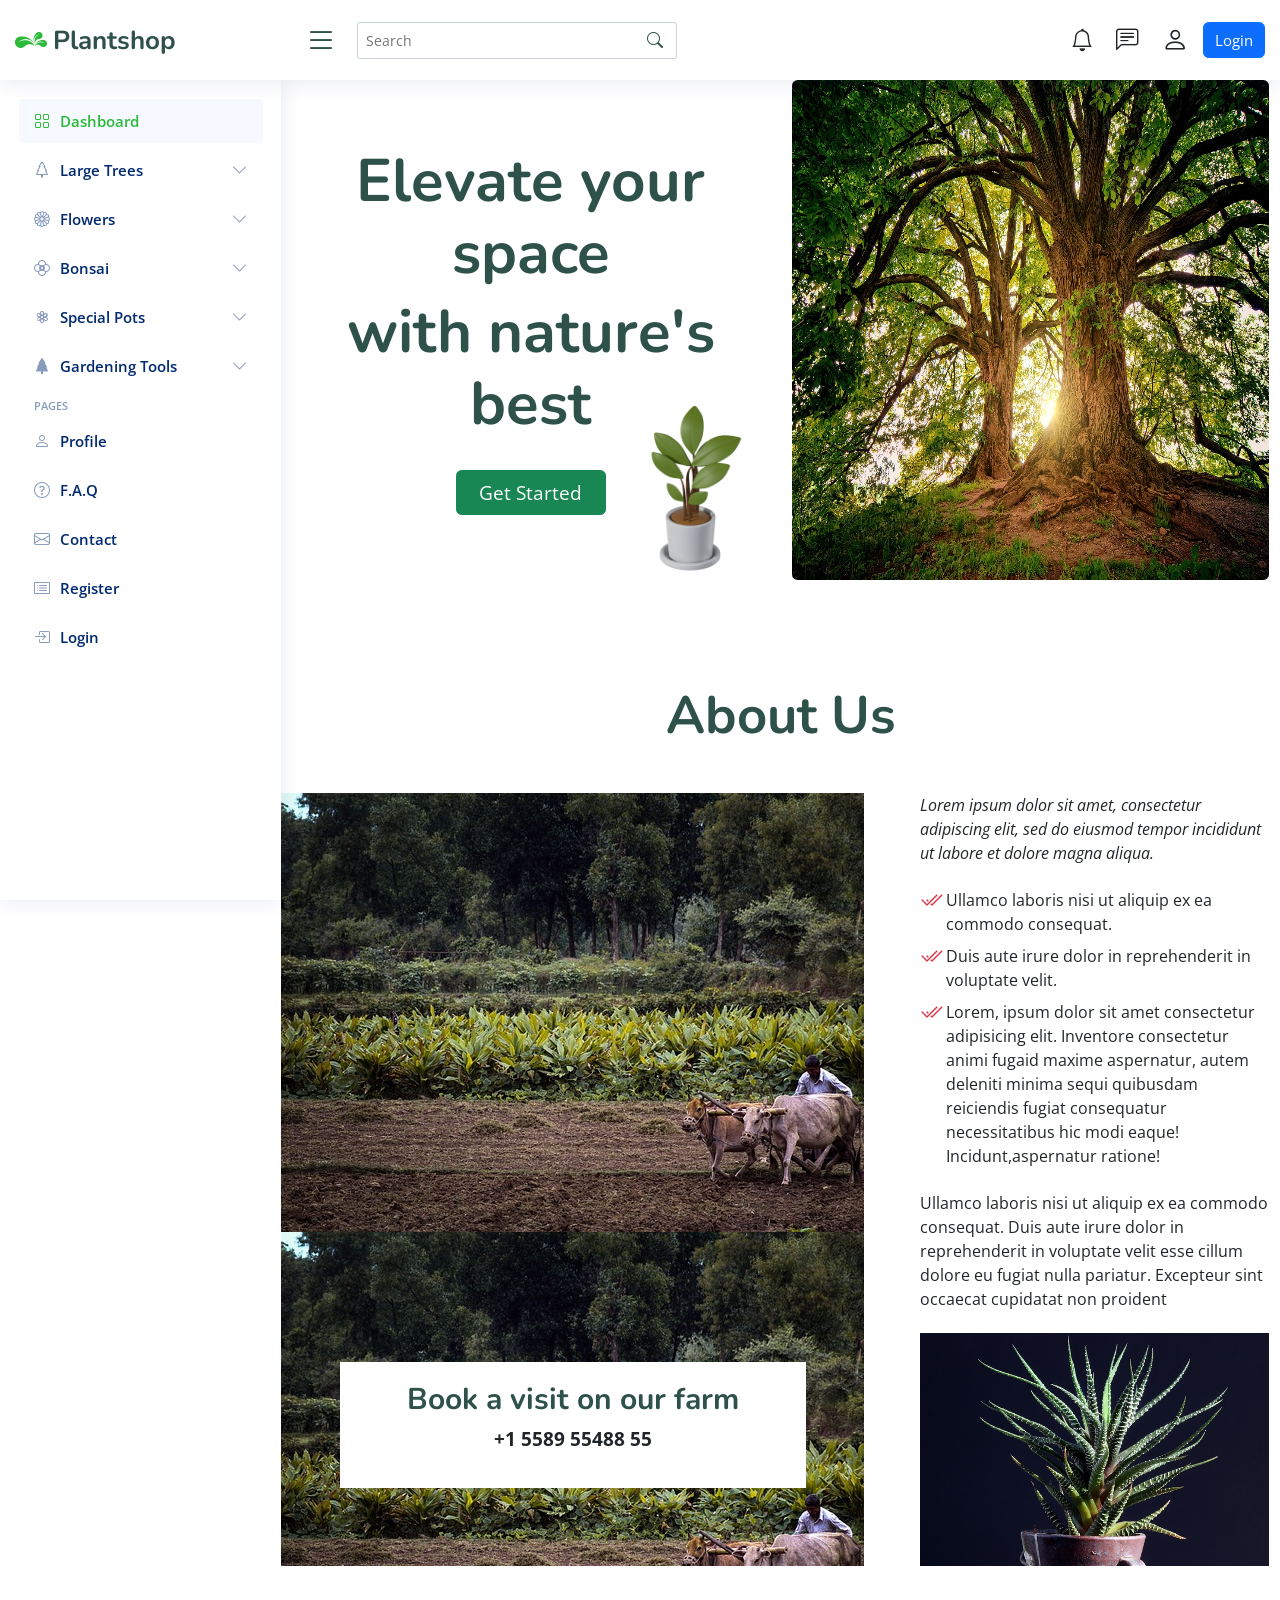
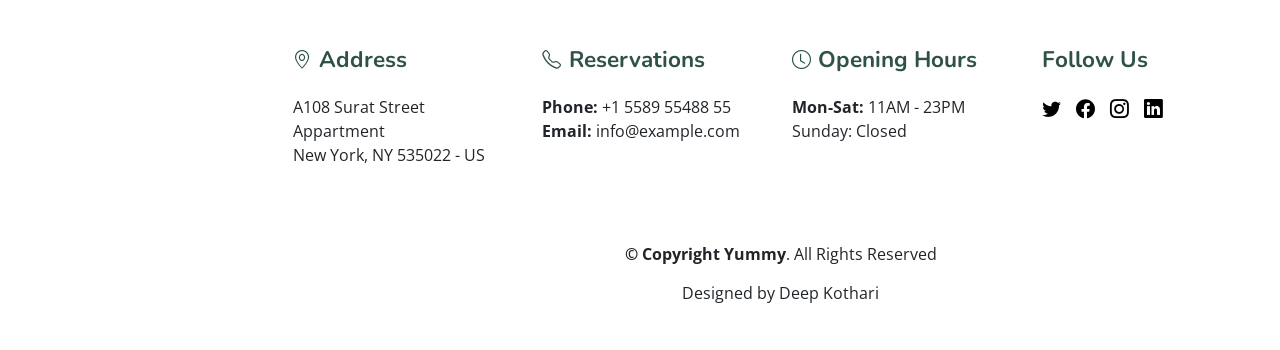
==== commit 1a80c190: "added about section" ====
--- a/index.html
+++ b/index.html
@@ -462,6 +462,50 @@
                 </div>
             </div>
         </section><!-- End Hero -->
+        <!-- ======= About Section ======= -->
+        <section id="about" class="about section mt-5">
+            <div class="container">
+                <div class="mb-5">
+                    <h2 class="display-4 fw-bold text-center green">About Us</h2>
+                </div>
+                <div class="row gy-4">
+                    <div class="col-lg-7 position-relative about-img img-fluid" style="background-image: url(./assets/images/farm.jpg);">
+                        <div class="call-us text-center position-absolute">
+                            <h4 class="fs-2 fw-bold green">Book a visit on our farm</h4>
+                            <p class="fs-5 fw-bold">+1 5589 55488 55</p>
+                        </div>
+                    </div>
+                    <div class="col-lg-5 pt-4 pt-lg-0 d-flex align-items-end">
+                        <div class="content ps-0 ps-lg-5">
+                            <p class="fst-italic">
+                                Lorem ipsum dolor sit amet, consectetur adipiscing elit, sed do eiusmod tempor incididunt ut labore et dolore
+                                magna aliqua.
+                            </p>
+                            <ul class="px-0 pt-2">
+                                <li class="position-relative"><i class="bi bi-check2-all text-danger position-absolute start-0 fs-4"></i> Ullamco laboris nisi ut aliquip
+                                    ex ea
+                                    commodo consequat.</li>
+                                <li class="position-relative"><i class="bi bi-check2-all text-danger position-absolute start-0 fs-4"></i> Duis aute irure dolor in
+                                    reprehenderit
+                                    in voluptate velit.</li>
+                                <li class="position-relative"><i class="bi bi-check2-all text-danger position-absolute start-0 fs-4"></i>Lorem, ipsum dolor sit amet
+                                    consectetur
+                                    adipisicing elit.
+                                    Inventore consectetur animi fugaid maxime aspernatur, autem deleniti minima sequi quibusdam reiciendis fugiat consequatur
+                                    necessitatibus hic modi eaque! Incidunt,aspernatur ratione!</li>
+                            </ul>
+                            <p>
+                                Ullamco laboris nisi ut aliquip ex ea commodo consequat. Duis aute irure dolor in reprehenderit in voluptate
+                                velit esse cillum dolore eu fugiat nulla pariatur. Excepteur sint occaecat cupidatat non proident
+                            </p>
+                            <div class="position-relative mt-4">
+                                <img src="./assets/images/about1.jpg" class="img-fluid w-100 d-none d-lg-block" alt="">
+                            </div>
+                        </div>
+                    </div>
+                </div>
+            </div>
+        </section><!-- End About Section -->
     </main>
     <!-- ======= Footer ======= -->
     <footer id="footer" class="footer pb-5">
--- a/assets/css/style.css
+++ b/assets/css/style.css
@@ -20,7 +20,6 @@
     font-family: "Open Sans", sans-serif;
     font-size: 16px;
     scroll-behavior: smooth;
-    background-color: #e6ffe2;
 }
 h1,
 h2,
@@ -297,6 +296,35 @@
     z-index: 0;
 }
 /*--------------------------------------------------------------
+# About Section
+--------------------------------------------------------------*/
+.about .about-img {
+    min-height: 500px;
+}
+.about h3 {
+    font-weight: 700;
+    font-size: 36px;
+    margin-bottom: 30px;
+    font-family: var(--font-secondary);
+}
+.about .call-us {
+    left: 10%;
+    right: 10%;
+    bottom: 10%;
+    background-color: #fff;
+    box-shadow: 0px 2px 25px rgba(0, 0, 0, 0.08);
+    padding: 20px;
+}
+.about .content ul li {
+    padding: 0 0 8px 26px;
+}
+.about .content ul i {
+    top: -3px;
+}
+.about .content p:last-child {
+    margin-bottom: 0;
+}
+/*--------------------------------------------------------------
 # Main END
 --------------------------------------------------------------*/
 /*--------------------------------------------------------------
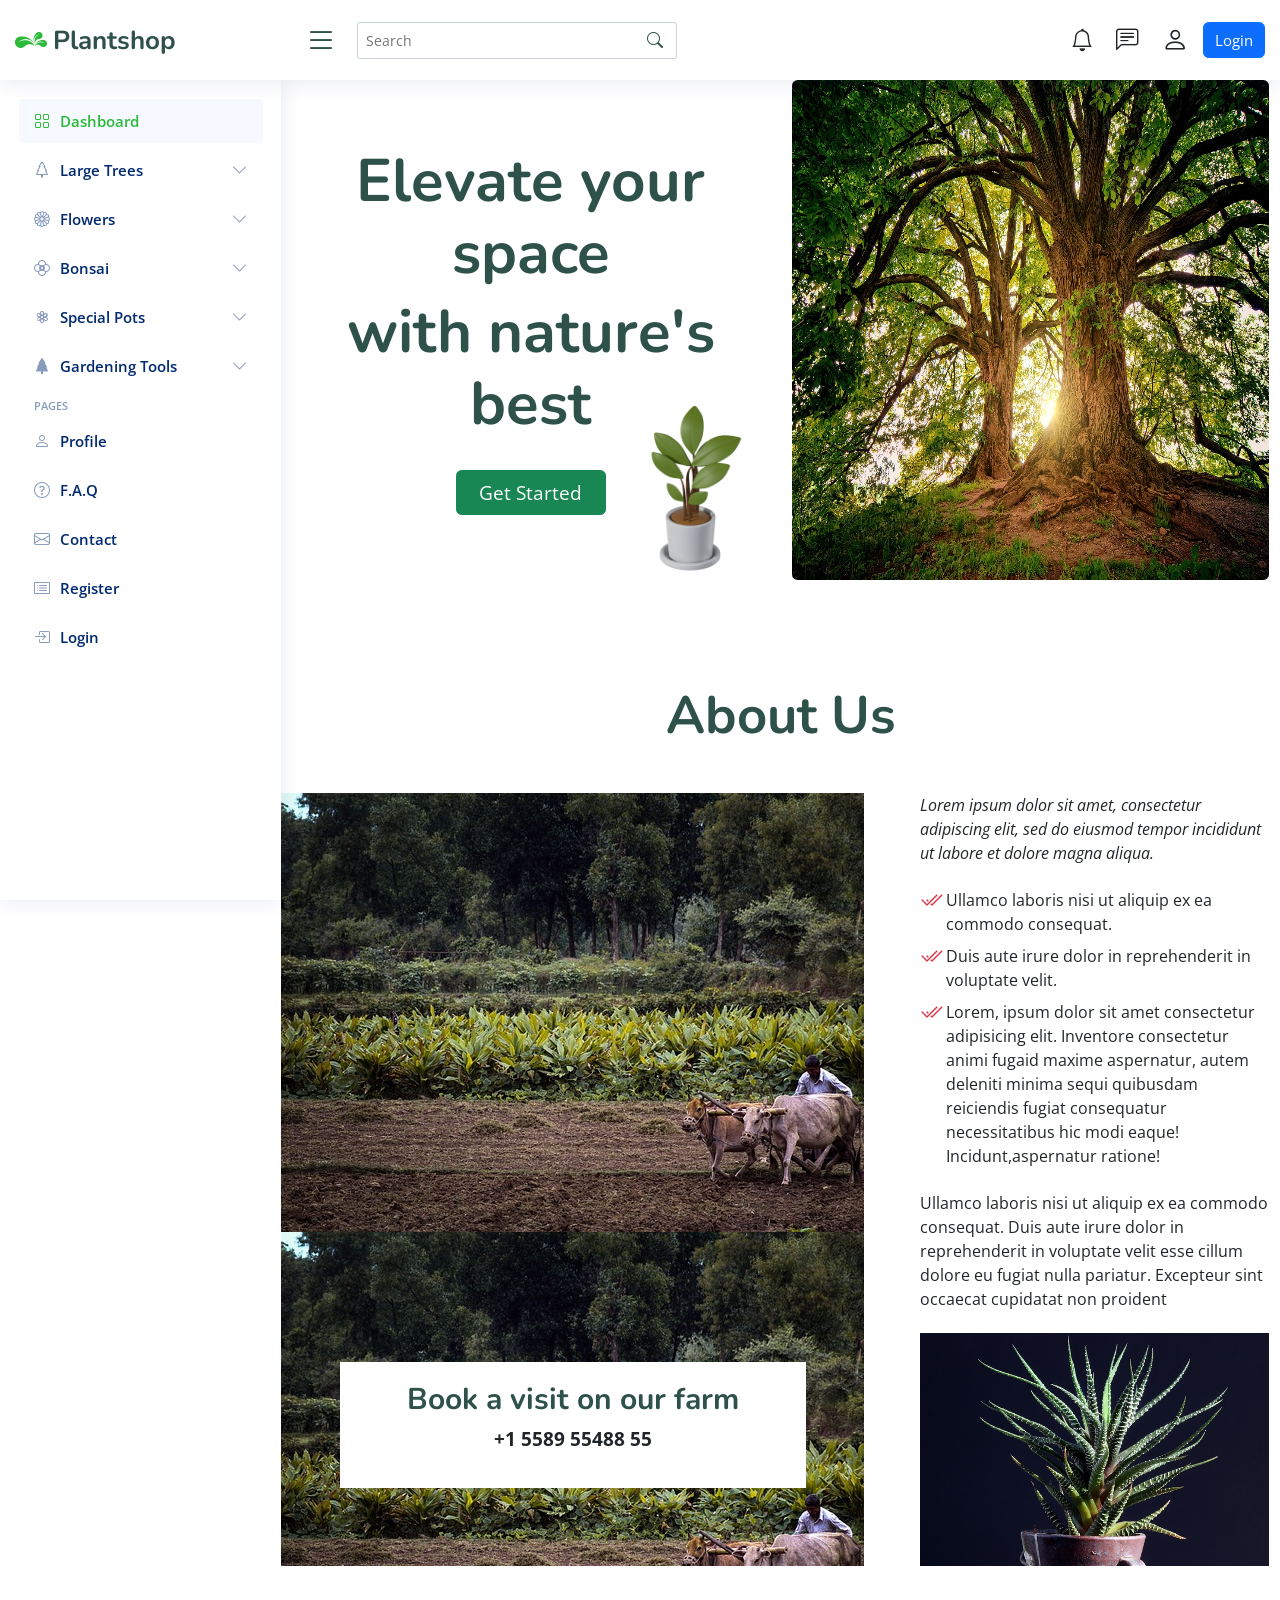
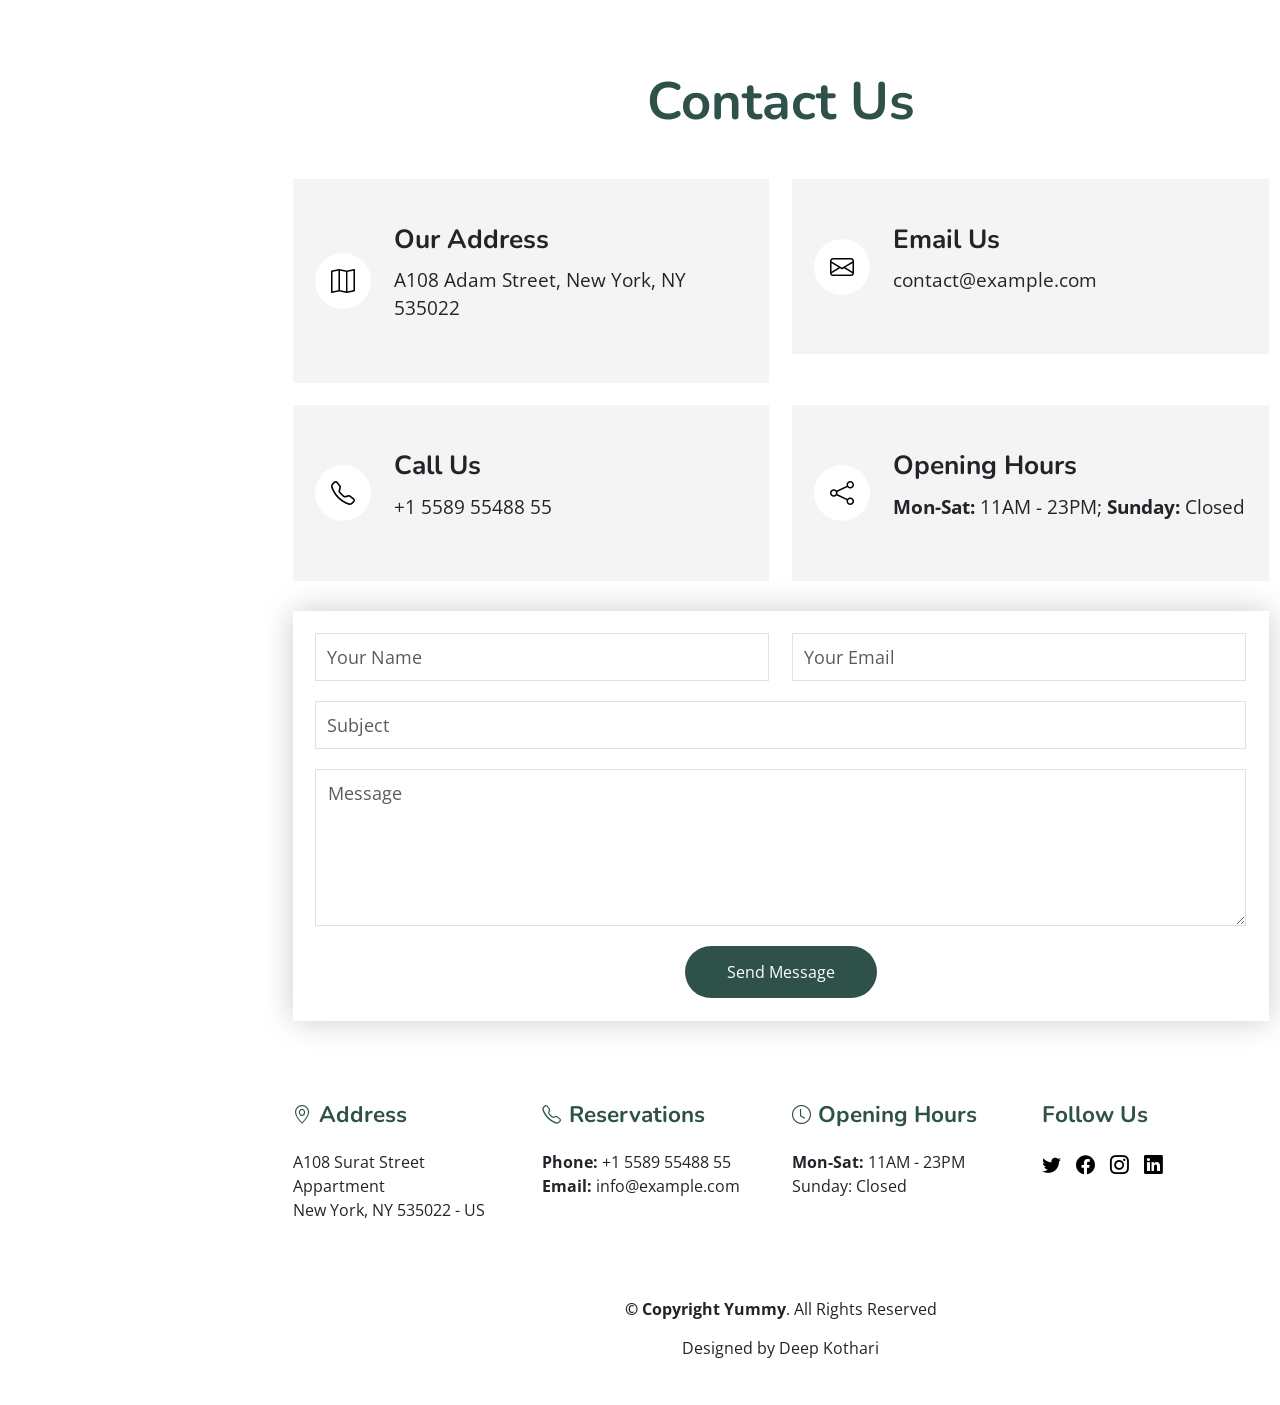
==== commit 421d131d: "added contact section" ====
--- a/index.html
+++ b/index.html
@@ -506,6 +506,71 @@
                 </div>
             </div>
         </section><!-- End About Section -->
+        <!-- ======= Contact Section ======= -->
+        <section id="contact" class="contact section my-5">
+            <div class="container">
+                <div class="mb-5">
+                    <h2 class="display-4 fw-bold text-center green">Contact Us</h2>
+                </div>
+                <div class="row gy-4">
+                    <div class="col-md-6">
+                        <div class="info-item py-5 px-4 d-flex align-items-center">
+                            <i class="icon bi bi-map flex-shrink-0 dark d-flex justify-content-center align-items-center bg-white rounded-circle me-4"></i>
+                            <div>
+                                <h3 class="fs-3 fw-bold">Our Address</h3>
+                                <p class="fs-5 pt-1">A108 Adam Street, New York, NY 535022</p>
+                            </div>
+                        </div>
+                    </div>
+                    <div class="col-md-6">
+                        <div class="info-item py-5 px-4 d-flex align-items-center">
+                            <i class="icon bi bi-envelope flex-shrink-0 dark d-flex justify-content-center align-items-center bg-white rounded-circle me-4"></i>
+                            <div>
+                                <h3 class="fs-3 fw-bold">Email Us</h3>
+                                <p class="fs-5 pt-1">contact@example.com</p>
+                            </div>
+                        </div>
+                    </div>
+                    <div class="col-md-6">
+                        <div class="info-item py-5 px-4 d-flex align-items-center">
+                            <i class="icon bi bi-telephone flex-shrink-0 dark d-flex justify-content-center align-items-center bg-white rounded-circle me-4"></i>
+                            <div>
+                                <h3 class="fs-3 fw-bold">Call Us</h3>
+                                <p class="fs-5 pt-1">+1 5589 55488 55</p>
+                            </div>
+                        </div>
+                    </div>
+                    <div class="col-md-6">
+                        <div class="info-item py-5 px-4 d-flex align-items-center">
+                            <i class="icon bi bi-share flex-shrink-0 dark d-flex justify-content-center align-items-center bg-white rounded-circle me-4"></i>
+                            <div>
+                                <h3 class="fs-3 fw-bold">Opening Hours</h3>
+                                <p class="fs-5 pt-1" iv><strong>Mon-Sat:</strong> 11AM - 23PM;
+                                    <strong>Sunday:</strong> Closed
+                                </p>
+                            </div>
+                        </div>
+                    </div>
+                </div>
+                <form action="index.html" method="post" class="email-form p-3 p-md-4">
+                    <div class="row">
+                        <div class="col-xl-6 form-group">
+                            <input type="text" name="name" class="form-control" id="name" placeholder="Your Name" required>
+                        </div>
+                        <div class="col-xl-6 form-group">
+                            <input type="email" class="form-control" name="email" id="email" placeholder="Your Email" required>
+                        </div>
+                    </div>
+                    <div class="form-group">
+                        <input type="text" class="form-control" name="subject" id="subject" placeholder="Subject" required>
+                    </div>
+                    <div class="form-group">
+                        <textarea class="form-control" name="message" rows="5" placeholder="Message" required></textarea>
+                    </div>
+                    <div class="text-center"><button type="submit">Send Message</button></div>
+                </form>
+            </div>
+        </section>
     </main>
     <!-- ======= Footer ======= -->
     <footer id="footer" class="footer pb-5">
--- a/assets/css/style.css
+++ b/assets/css/style.css
@@ -324,6 +324,56 @@
 .about .content p:last-child {
     margin-bottom: 0;
 }
+
+/*--------------------------------------------------------------
+# Contact Section
+--------------------------------------------------------------*/
+.contact .info-item {
+    background-color: #f4f4f4;
+}
+.contact .info-item .icon {
+    width: 56px;
+    height: 56px;
+    font-size: 24px;
+}
+.contact .email-form {
+    width: 100%;
+    margin-top: 30px;
+    background: #fff;
+    box-shadow: 0 0 30px rgba(0, 0, 0, 0.2);
+}
+.contact .email-form .form-group {
+    padding-bottom: 20px;
+}
+.contact .email-form input,
+.contact .email-form textarea {
+    border-radius: 0;
+    box-shadow: none;
+    font-size: 18px;
+}
+.contact .email-form input:focus,
+.contact .email-form textarea:focus {
+    border-color: var(--light-green);
+}
+.contact .email-form input {
+    height: 48px;
+}
+.contact .email-form textarea {
+    padding: 10px 12px;
+}
+.contact .email-form button[type=submit] {
+    padding: 12px 40px;
+    border: 2px solid transparent;
+    color: var(--light);
+    background-color: var(--green);
+    transition: var(--transition03);
+    border-radius: 50px;
+}
+.contact .email-form button[type=submit]:hover {
+    background: var(--light);
+    border: 2px solid var(--green);
+    color: var(--green);
+}
 /*--------------------------------------------------------------
 # Main END
 --------------------------------------------------------------*/
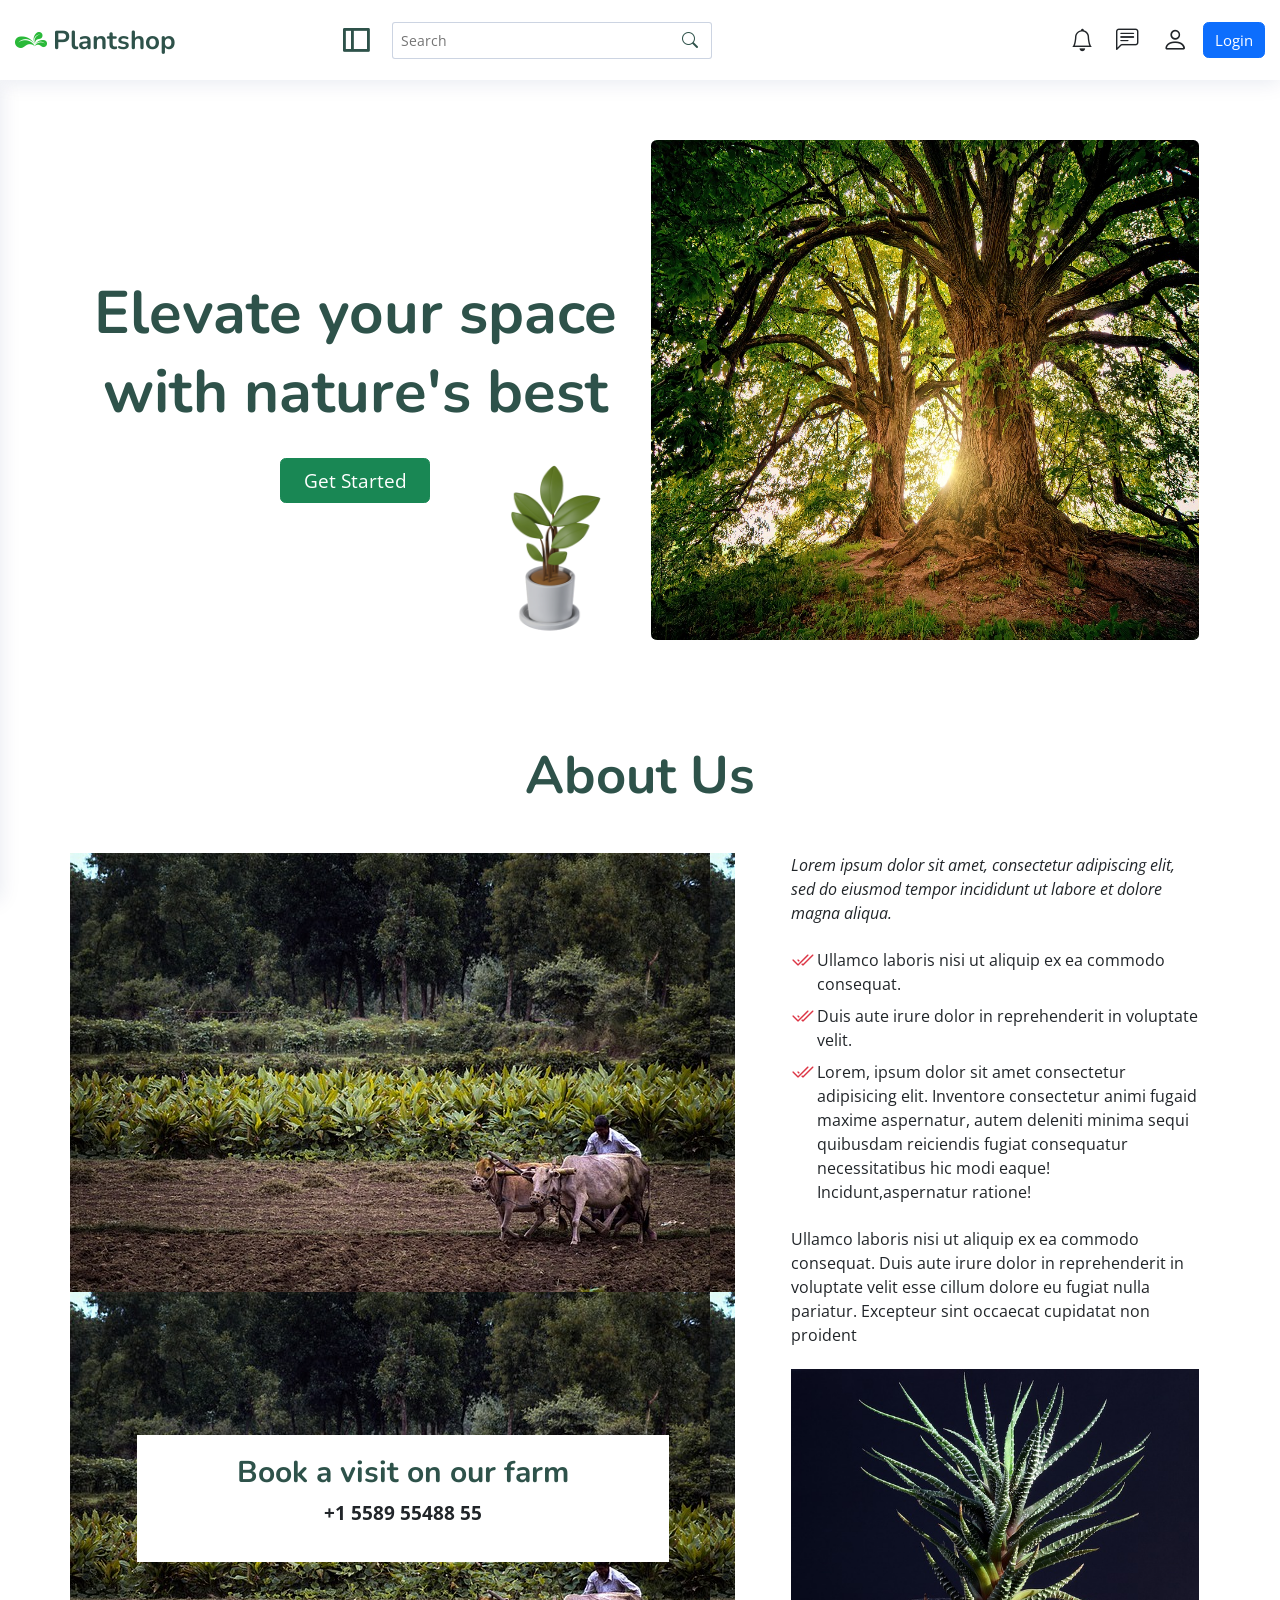
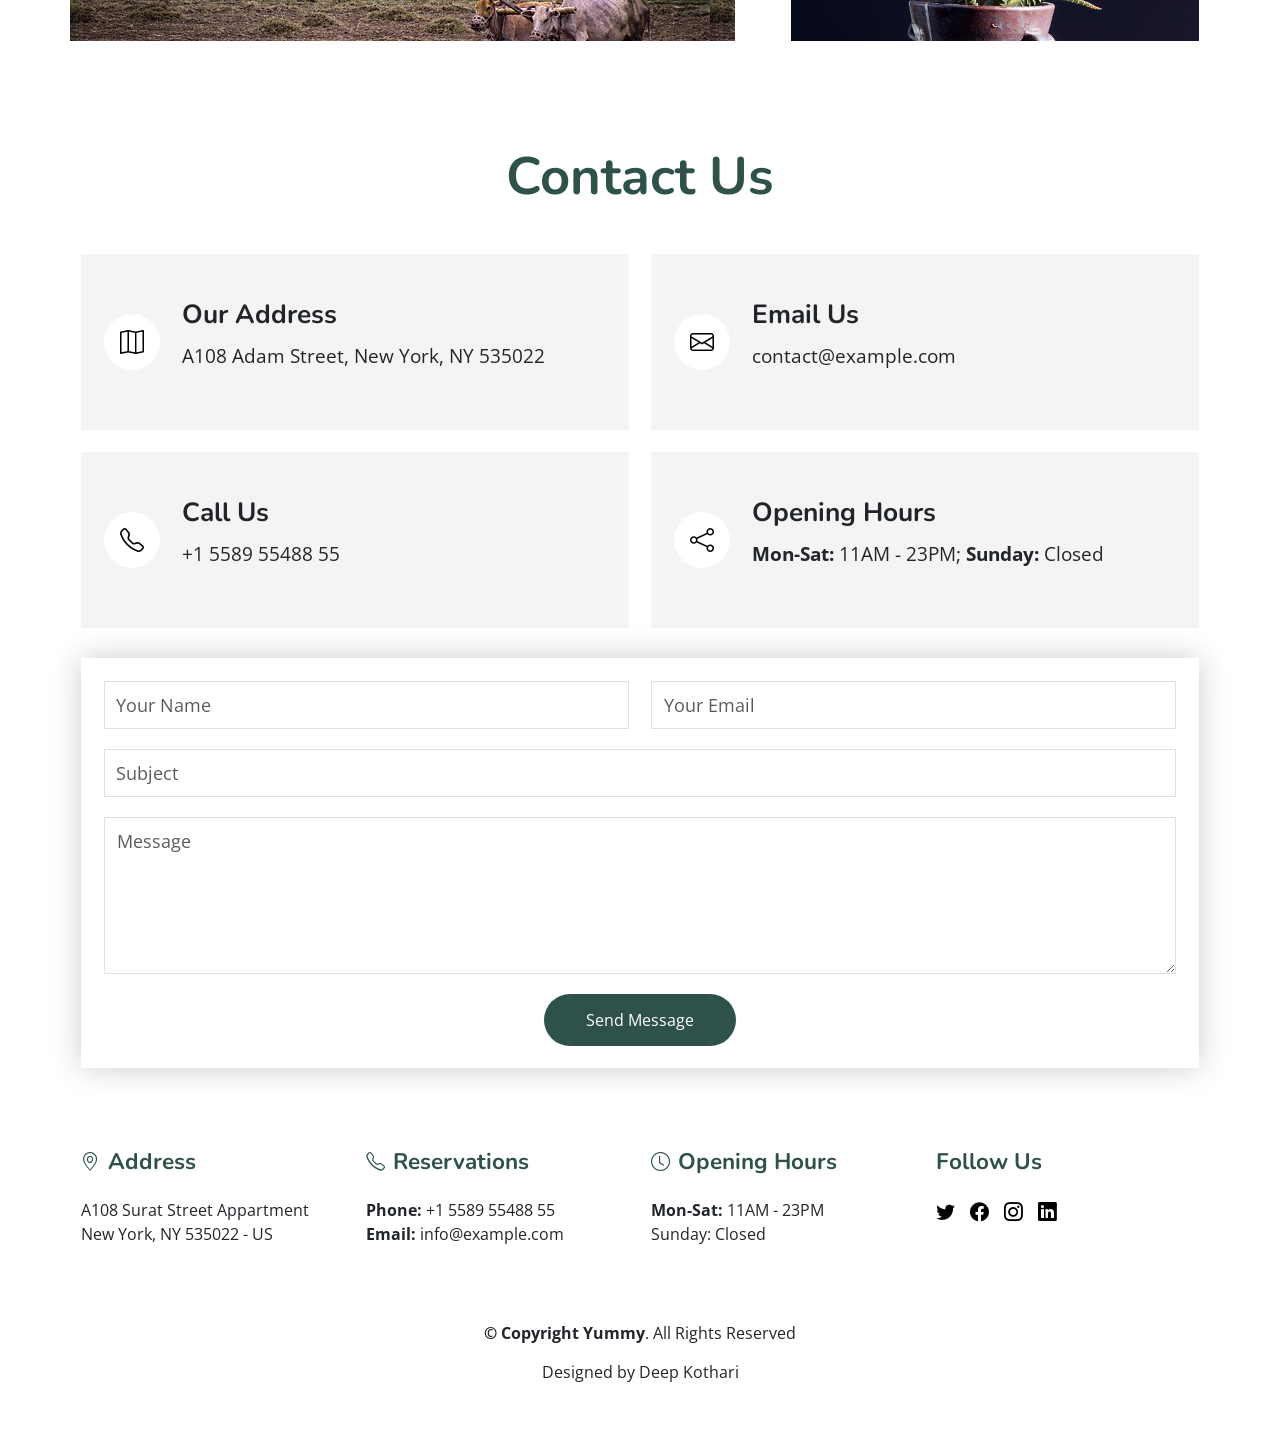
==== commit e4477be9: "Update sidebar navigation" ====
--- a/index.html
+++ b/index.html
@@ -29,7 +29,7 @@
                 <img src="assets/images/logo.png" alt="">
                 <span class="d-none d-lg-block green">Plantshop</span>
             </a>
-            <i class="bi bi-list toggle-sidebar-btn"></i>
+            <i class="ri-side-bar-line ps-5 toggle-sidebar-btn"></i>
         </div>
         <!-- search bar -->
         <div class="search-bar">
--- a/assets/css/style.css
+++ b/assets/css/style.css
@@ -158,7 +158,7 @@
 .sidebar {
     position: fixed;
     top: 80px;
-    left: 0;
+    left: -18.75rem;
     bottom: 0;
     width: 18.75rem;
     z-index: 996;
@@ -171,7 +171,7 @@
     background-color: var(--light);
 }
 .move-sidebar {
-    left: -18.75rem;
+    left: 0;
 }
 .sidebar::-webkit-scrollbar {
     width: 5px;
@@ -274,8 +274,7 @@
 --------------------------------------------------------------*/
 .main {
     margin-top: 80px;
-    margin-left: 18.75rem;
-    padding: 30 px 0 0 0;
+    padding: 60px 0 0 0;
     transition: var(--transition03);
 }
 .move-main {
@@ -382,7 +381,6 @@
 --------------------------------------------------------------*/
 .footer {
     margin-top: 80px;
-    margin-left: 18.75rem;
     transition: var(--transition03);
     /* background-color: #fae6c2; */
 }
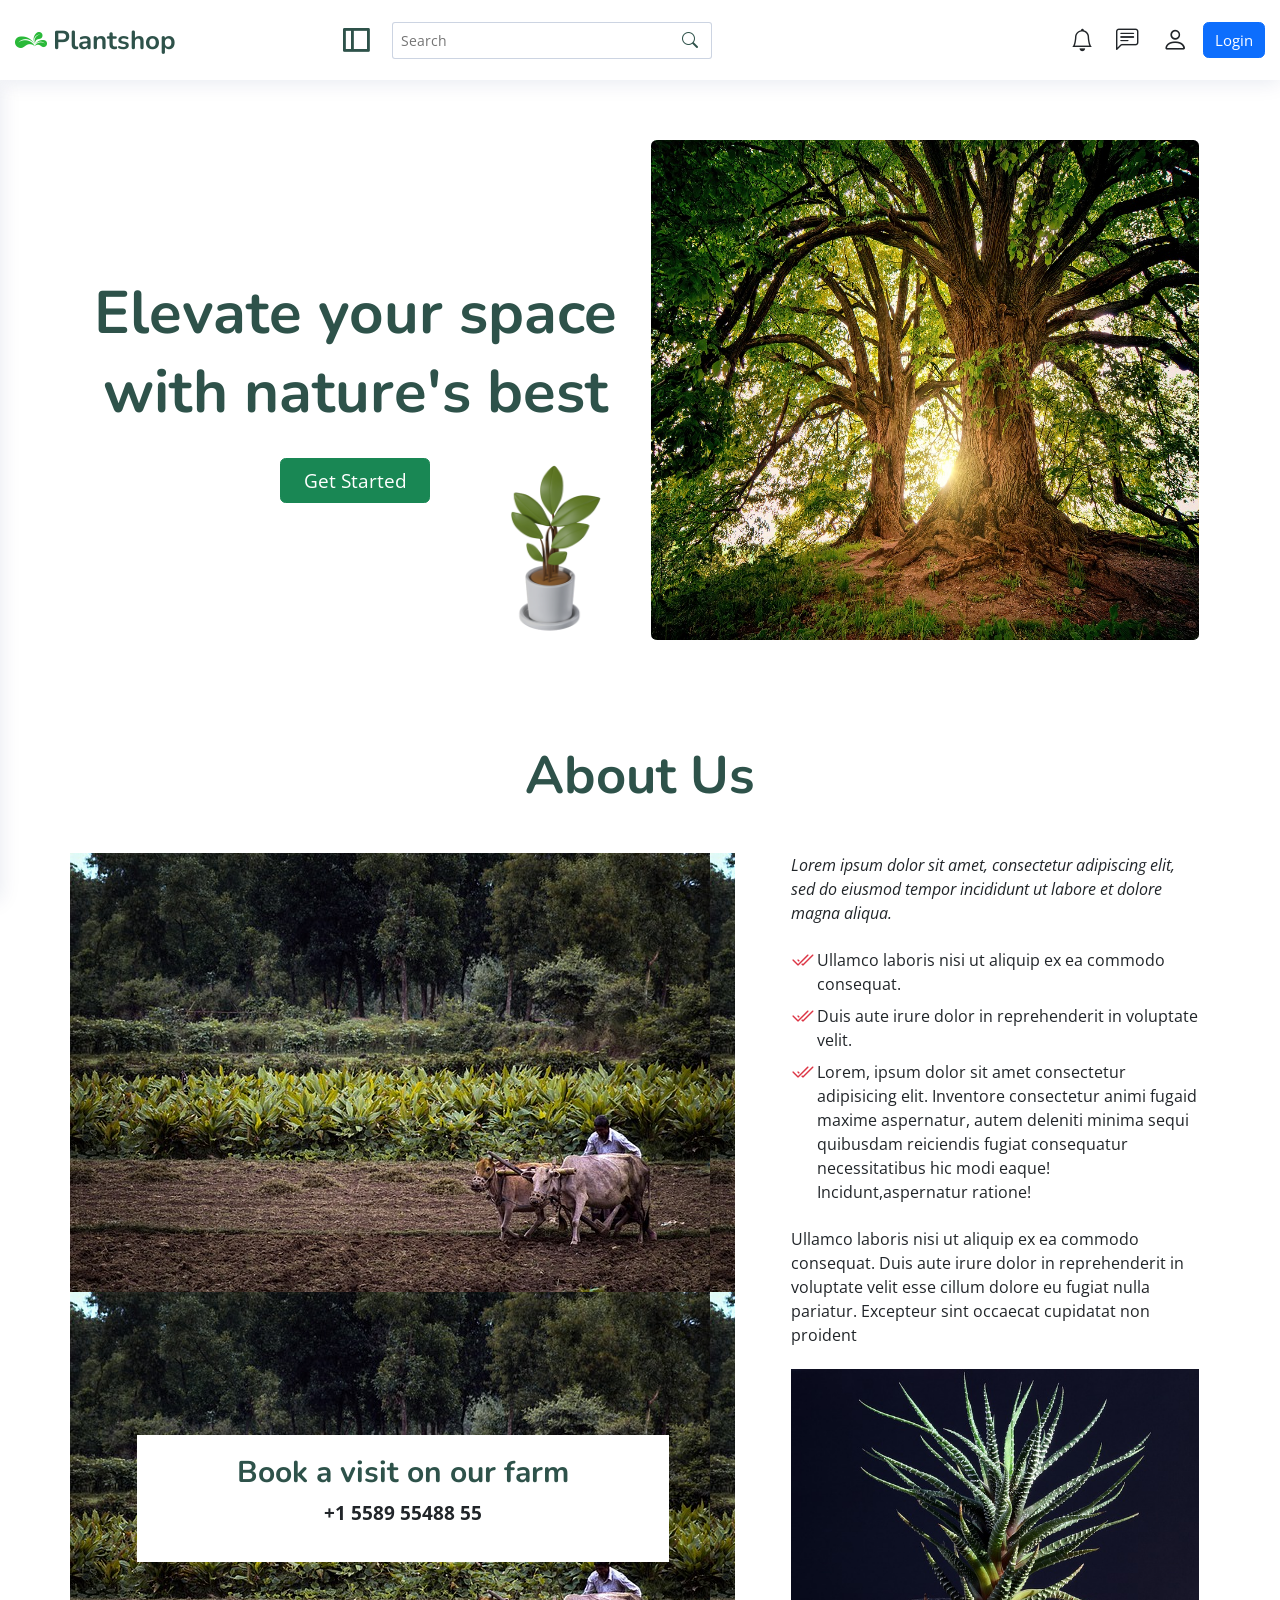
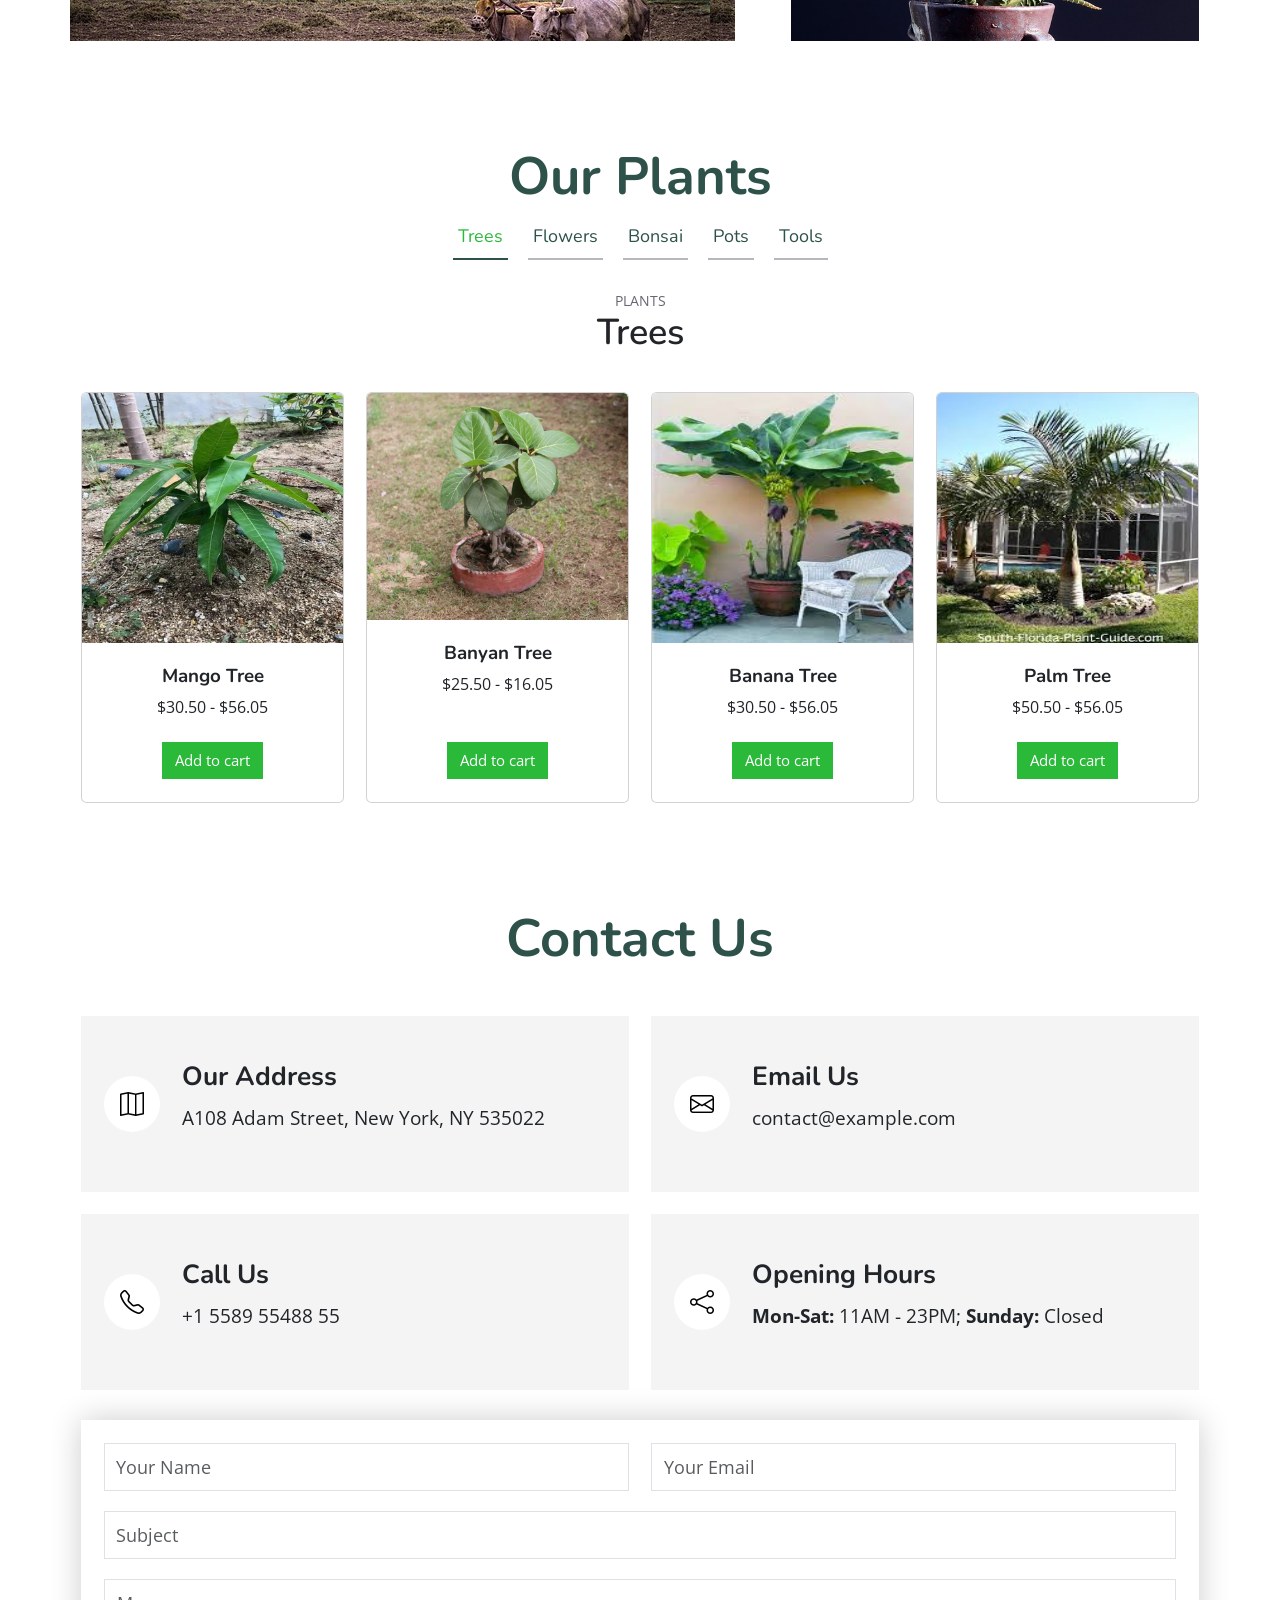
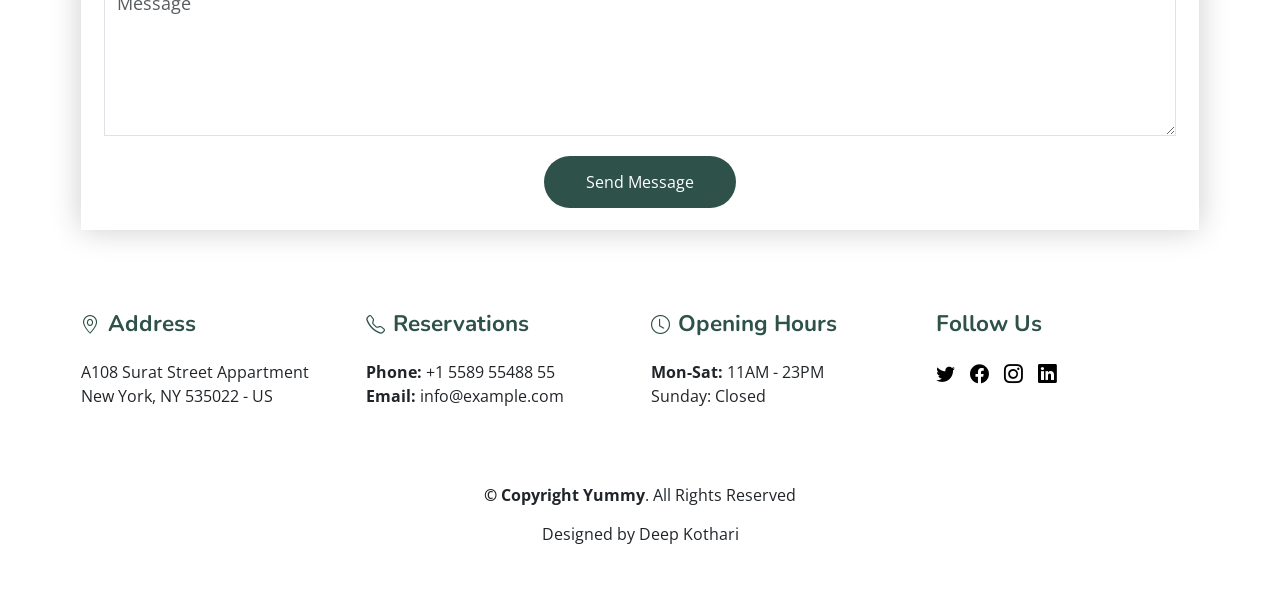
==== commit 1d9ad1cb: "added plants section" ====
--- a/index.html
+++ b/index.html
@@ -506,6 +506,362 @@
                 </div>
             </div>
         </section><!-- End About Section -->
+        <!-- ======= Menu Section ======= -->
+        <section id="products" class="products section mt-5">
+            <div class="container">
+                <div class="section-header">
+                    <h2 class="display-4 fw-bold text-center green">Our Plants</h2>
+                </div>
+                <ul class="nav nav-tabs d-flex justify-content-center">
+                    <li class="nav-item">
+                        <a class="nav-link active show" data-bs-toggle="tab" data-bs-target="#trees">
+                            <h4>Trees</h4>
+                        </a>
+                    </li>
+                    <li class="nav-item">
+                        <a class="nav-link" data-bs-toggle="tab" data-bs-target="#flowers">
+                            <h4>Flowers</h4>
+                        </a>
+                    <li class="nav-item">
+                        <a class="nav-link" data-bs-toggle="tab" data-bs-target="#bonsai">
+                            <h4>Bonsai</h4>
+                        </a>
+                    </li>
+                    <li class="nav-item">
+                        <a class="nav-link" data-bs-toggle="tab" data-bs-target="#pots">
+                            <h4>Pots</h4>
+                        </a>
+                    </li>
+                    <li class="nav-item">
+                        <a class="nav-link" data-bs-toggle="tab" data-bs-target="#tools">
+                            <h4>Tools</h4>
+                        </a>
+                    </li>
+                </ul>
+                <div class="tab-content">
+                    <div class="tab-pane fade active show" id="trees">
+                        <div class="tab-header text-center">
+                            <p>Plants</p>
+                            <h3>Trees</h3>
+                        </div>
+                        <div class="row gy-5">
+                            <div class="col-lg-3 col-sm-6 menu-item">
+                                <div class="card prod h-100 overflow-hidden">
+                                    <img class="card-img-top transition03" src="./assets/images/mango-tree.webp" alt="..." />
+                                    <div class="card-body p-4">
+                                        <div class="text-center">
+                                            <h5 class="fw-bolder transition03">Mango Tree</h5>
+                                            $30.50 - $56.05
+                                        </div>
+                                    </div>
+                                    <div class="card-footer p-4 pt-0 border-top-0 bg-transparent">
+                                        <div class="text-center"><a class="btn addtocart mt-auto" href="#">Add to cart</a></div>
+                                    </div>
+                                </div>
+                            </div>
+                            <div class="col-lg-3 col-sm-6 menu-item">
+                                <div class="card prod h-100 overflow-hidden">
+                                    <img class="card-img-top transition03" src="./assets/images/banyan-tree.webp" alt="..." />
+                                    <div class="card-body p-4">
+                                        <div class="text-center">
+                                            <h5 class="fw-bolder transition03">Banyan Tree</h5>
+                                            $25.50 - $16.05
+                                        </div>
+                                    </div>
+                                    <div class="card-footer p-4 pt-0 border-top-0 bg-transparent">
+                                        <div class="text-center"><a class="btn addtocart mt-auto" href="#">Add to cart</a></div>
+                                    </div>
+                                </div>
+                            </div>
+                            <div class="col-lg-3 col-sm-6 menu-item">
+                                <div class="card prod h-100 overflow-hidden">
+                                    <img class="card-img-top transition03" src="./assets/images/banana-tree.jpeg" alt="..." />
+                                    <div class="card-body p-4">
+                                        <div class="text-center">
+                                            <h5 class="fw-bolder transition03">Banana Tree</h5>
+                                            $30.50 - $56.05
+                                        </div>
+                                    </div>
+                                    <div class="card-footer p-4 pt-0 border-top-0 bg-transparent">
+                                        <div class="text-center"><a class="btn addtocart mt-auto" href="#">Add to cart</a></div>
+                                    </div>
+                                </div>
+                            </div>
+                            <div class="col-lg-3 col-sm-6 menu-item">
+                                <div class="card prod h-100 overflow-hidden">
+                                    <img class="card-img-top transition03" src="./assets/images/palm-tree.jpeg" alt="..." />
+                                    <div class="card-body p-4">
+                                        <div class="text-center">
+                                            <h5 class="fw-bolder transition03">Palm Tree</h5>
+                                            $50.50 - $56.05
+                                        </div>
+                                    </div>
+                                    <div class="card-footer p-4 pt-0 border-top-0 bg-transparent">
+                                        <div class="text-center"><a class="btn addtocart mt-auto" href="#">Add to cart</a></div>
+                                    </div>
+                                </div>
+                            </div>
+                        </div>
+                    </div>
+                    <div class="tab-pane fade" id="flowers">
+                        <div class="tab-header text-center">
+                            <p>Plants</p>
+                            <h3>Flowers</h3>
+                        </div>
+                        <div class="row gy-5">
+                            <div class="col-lg-3 col-sm-6 menu-item">
+                                <div class="card prod h-100 overflow-hidden">
+                                    <img class="card-img-top transition03" src="./assets/images/marigold-flower.jpeg" alt="..." />
+                                    <div class="card-body p-4">
+                                        <div class="text-center">
+                                            <h5 class="fw-bolder transition03">Marigold</h5>
+                                            $17.50 - $16.05
+                                        </div>
+                                    </div>
+                                    <div class="card-footer p-4 pt-0 border-top-0 bg-transparent">
+                                        <div class="text-center"><a class="btn addtocart mt-auto" href="#">Add to cart</a></div>
+                                    </div>
+                                </div>
+                            </div>
+                            <div class="col-lg-3 col-sm-6 menu-item">
+                                <div class="card prod h-100 overflow-hidden">
+                                    <img class="card-img-top transition03" src="./assets/images/lavender-flower.jpeg" alt="..." />
+                                    <div class="card-body p-4">
+                                        <div class="text-center">
+                                            <h5 class="fw-bolder transition03">Lavender</h5>
+                                            $50.50 - $76.05
+                                        </div>
+                                    </div>
+                                    <div class="card-footer p-4 pt-0 border-top-0 bg-transparent">
+                                        <div class="text-center"><a class="btn addtocart mt-auto" href="#">Add to cart</a></div>
+                                    </div>
+                                </div>
+                            </div>
+                            <div class="col-lg-3 col-sm-6 menu-item">
+                                <div class="card prod h-100 overflow-hidden">
+                                    <img class="card-img-top transition03" src="./assets/images/lily-flower.jpeg" alt="..." />
+                                    <div class="card-body p-4">
+                                        <div class="text-center">
+                                            <h5 class="fw-bolder transition03">Lily</h5>
+                                            $70.50 - $76.05
+                                        </div>
+                                    </div>
+                                    <div class="card-footer p-4 pt-0 border-top-0 bg-transparent">
+                                        <div class="text-center"><a class="btn addtocart mt-auto" href="#">Add to cart</a></div>
+                                    </div>
+                                </div>
+                            </div>
+                            <div class="col-lg-3 col-sm-6 menu-item">
+                                <div class="card prod h-100 overflow-hidden">
+                                    <img class="card-img-top transition03" src="./assets/images/sun-flower.jpeg" alt="..." />
+                                    <div class="card-body p-4">
+                                        <div class="text-center">
+                                            <h5 class="fw-bolder transition03">Sunflower</h5>
+                                            $25.50 - $76.05
+                                        </div>
+                                    </div>
+                                    <div class="card-footer p-4 pt-0 border-top-0 bg-transparent">
+                                        <div class="text-center"><a class="btn addtocart mt-auto" href="#">Add to cart</a></div>
+                                    </div>
+                                </div>
+                            </div>
+                        </div>
+                    </div>
+                    <div class="tab-pane fade" id="bonsai">
+                        <div class="tab-header text-center">
+                            <p>Plants</p>
+                            <h3>Bonsai</h3>
+                        </div>
+                        <div class="row gy-5">
+                            <div class="col-lg-3 col-sm-6 menu-item">
+                                <div class="card prod h-100 overflow-hidden">
+                                    <img class="card-img-top transition03" src="./assets/images/JapaneseMaple-bonsai.jpeg" alt="..." />
+                                    <div class="card-body p-4">
+                                        <div class="text-center">
+                                            <h5 class="fw-bolder transition03">Japanese Maple</h5>
+                                            $45.50 - $76.05
+                                        </div>
+                                    </div>
+                                    <div class="card-footer p-4 pt-0 border-top-0 bg-transparent">
+                                        <div class="text-center"><a class="btn addtocart mt-auto" href="#">Add to cart</a></div>
+                                    </div>
+                                </div>
+                            </div>
+                            <div class="col-lg-3 col-sm-6 menu-item">
+                                <div class="card prod h-100 overflow-hidden">
+                                    <img class="card-img-top transition03" src="./assets/images/ChineseElm-bonsai.jpeg" alt="..." />
+                                    <div class="card-body p-4">
+                                        <div class="text-center">
+                                            <h5 class="fw-bolder transition03">Chinese Elm</h5>
+                                            $5.50 - $76.05
+                                        </div>
+                                    </div>
+                                    <div class="card-footer p-4 pt-0 border-top-0 bg-transparent">
+                                        <div class="text-center"><a class="btn addtocart mt-auto" href="#">Add to cart</a></div>
+                                    </div>
+                                </div>
+                            </div>
+                            <div class="col-lg-3 col-sm-6 menu-item">
+                                <div class="card prod h-100 overflow-hidden">
+                                    <img class="card-img-top transition03" src="./assets/images/FujienTeaTree-bonsai.jpeg" alt="..." />
+                                    <div class="card-body p-4">
+                                        <div class="text-center">
+                                            <h5 class="fw-bolder transition03">Fujien Tea Tree</h5>
+                                            $52.50 - $76.05
+                                        </div>
+                                    </div>
+                                    <div class="card-footer p-4 pt-0 border-top-0 bg-transparent">
+                                        <div class="text-center"><a class="btn addtocart mt-auto" href="#">Add to cart</a></div>
+                                    </div>
+                                </div>
+                            </div>
+                            <div class="col-lg-3 col-sm-6 menu-item">
+                                <div class="card prod h-100 overflow-hidden">
+                                    <img class="card-img-top transition03" src="./assets/images/BoxWood-bonsai.jpeg" alt="..." />
+                                    <div class="card-body p-4">
+                                        <div class="text-center">
+                                            <h5 class="fw-bolder transition03">Box Wood</h5>
+                                            $32.50 - $16.05
+                                        </div>
+                                    </div>
+                                    <div class="card-footer p-4 pt-0 border-top-0 bg-transparent">
+                                        <div class="text-center"><a class="btn addtocart mt-auto" href="#">Add to cart</a></div>
+                                    </div>
+                                </div>
+                            </div>
+                        </div>
+                    </div>
+                    <div class="tab-pane fade" id="pots">
+                        <div class="tab-header text-center">
+                            <p>Plants</p>
+                            <h3>Pots</h3>
+                        </div>
+                        <div class="row gy-5">
+                            <div class="col-lg-3 col-sm-6 menu-item">
+                                <div class="card prod h-100 overflow-hidden">
+                                    <img class="card-img-top transition03" src="./assets/images/clay-pot.jpeg" alt="..." />
+                                    <div class="card-body p-4">
+                                        <div class="text-center">
+                                            <h5 class="fw-bolder transition03">Clay pot</h5>
+                                            $32.50 - $16.05
+                                        </div>
+                                    </div>
+                                    <div class="card-footer p-4 pt-0 border-top-0 bg-transparent">
+                                        <div class="text-center"><a class="btn addtocart mt-auto" href="#">Add to cart</a></div>
+                                    </div>
+                                </div>
+                            </div>
+                            <div class="col-lg-3 col-sm-6 menu-item">
+                                <div class="card prod h-100 overflow-hidden">
+                                    <img class="card-img-top transition03" src="./assets/images/metal-pot.jpeg" alt="..." />
+                                    <div class="card-body p-4">
+                                        <div class="text-center">
+                                            <h5 class="fw-bolder transition03">Metal pot</h5>
+                                            $52.50 - $16.05
+                                        </div>
+                                    </div>
+                                    <div class="card-footer p-4 pt-0 border-top-0 bg-transparent">
+                                        <div class="text-center"><a class="btn addtocart mt-auto" href="#">Add to cart</a></div>
+                                    </div>
+                                </div>
+                            </div>
+                            <div class="col-lg-3 col-sm-6 menu-item">
+                                <div class="card prod h-100 overflow-hidden">
+                                    <img class="card-img-top transition03" src="./assets/images/Self-watering-pot.jpeg" alt="..." />
+                                    <div class="card-body p-4">
+                                        <div class="text-center">
+                                            <h5 class="fw-bolder transition03">Self-watering pot</h5>
+                                            $12.50 - $16.05
+                                        </div>
+                                    </div>
+                                    <div class="card-footer p-4 pt-0 border-top-0 bg-transparent">
+                                        <div class="text-center"><a class="btn addtocart mt-auto" href="#">Add to cart</a></div>
+                                    </div>
+                                </div>
+                            </div>
+                            <div class="col-lg-3 col-sm-6 menu-item">
+                                <div class="card prod h-100 overflow-hidden">
+                                    <img class="card-img-top transition03" src="./assets/images/plastic-pot.jpeg" alt="..." />
+                                    <div class="card-body p-4">
+                                        <div class="text-center">
+                                            <h5 class="fw-bolder transition03">Plastic pot</h5>
+                                            $22.50 - $16.05
+                                        </div>
+                                    </div>
+                                    <div class="card-footer p-4 pt-0 border-top-0 bg-transparent">
+                                        <div class="text-center"><a class="btn addtocart mt-auto" href="#">Add to cart</a></div>
+                                    </div>
+                                </div>
+                            </div>
+                        </div>
+                    </div>
+                    <div class="tab-pane fade" id="tools">
+                        <div class="tab-header text-center">
+                            <p>Plants</p>
+                            <h3>Tools</h3>
+                        </div>
+                        <div class="row gy-5">
+                            <div class="col-lg-3 col-sm-6 menu-item">
+                                <div class="card prod h-100 overflow-hidden">
+                                    <img class="card-img-top transition03" src="./assets/images/gloves-tools.jpeg" alt="..." />
+                                    <div class="card-body p-4">
+                                        <div class="text-center">
+                                            <h5 class="fw-bolder transition03">Gloves</h5>
+                                            $52.50 - $16.05
+                                        </div>
+                                    </div>
+                                    <div class="card-footer p-4 pt-0 border-top-0 bg-transparent">
+                                        <div class="text-center"><a class="btn addtocart mt-auto" href="#">Add to cart</a></div>
+                                    </div>
+                                </div>
+                            </div>
+                            <div class="col-lg-3 col-sm-6 menu-item">
+                                <div class="card prod h-100 overflow-hidden">
+                                    <img class="card-img-top transition03" src="./assets/images/watering-tool.jpeg" alt="..." />
+                                    <div class="card-body p-4">
+                                        <div class="text-center">
+                                            <h5 class="fw-bolder transition03">Watering can</h5>
+                                            $72.50 - $16.05
+                                        </div>
+                                    </div>
+                                    <div class="card-footer p-4 pt-0 border-top-0 bg-transparent">
+                                        <div class="text-center"><a class="btn addtocart mt-auto" href="#">Add to cart</a></div>
+                                    </div>
+                                </div>
+                            </div>
+                            <div class="col-lg-3 col-sm-6 menu-item">
+                                <div class="card prod h-100 overflow-hidden">
+                                    <img class="card-img-top transition03" src="./assets/images/spade-tool.jpeg" alt="..." />
+                                    <div class="card-body p-4">
+                                        <div class="text-center">
+                                            <h5 class="fw-bolder transition03">Spade</h5>
+                                            $12.50 - $16.05
+                                        </div>
+                                    </div>
+                                    <div class="card-footer p-4 pt-0 border-top-0 bg-transparent">
+                                        <div class="text-center"><a class="btn addtocart mt-auto" href="#">Add to cart</a></div>
+                                    </div>
+                                </div>
+                            </div>
+                            <div class="col-lg-3 col-sm-6 menu-item">
+                                <div class="card prod h-100 overflow-hidden">
+                                    <img class="card-img-top transition03" src="./assets/images/rake-tools.jpeg" alt="..." />
+                                    <div class="card-body p-4">
+                                        <div class="text-center">
+                                            <h5 class="fw-bolder transition03">Rake</h5>
+                                            $17.50 - $16.05
+                                        </div>
+                                    </div>
+                                    <div class="card-footer p-4 pt-0 border-top-0 bg-transparent">
+                                        <div class="text-center"><a class="btn addtocart mt-auto" href="#">Add to cart</a></div>
+                                    </div>
+                                </div>
+                            </div>
+                        </div>
+                    </div>
+                </div>
+            </div>
+        </section><!-- End Menu Section -->
         <!-- ======= Contact Section ======= -->
         <section id="contact" class="contact section my-5">
             <div class="container">
--- a/assets/css/style.css
+++ b/assets/css/style.css
@@ -323,7 +323,71 @@
 .about .content p:last-child {
     margin-bottom: 0;
 }
-
+/*--------------------------------------------------------------
+# Product Section
+--------------------------------------------------------------*/
+.products .nav-tabs {
+    border: 0;
+}
+.products .nav-link {
+    margin: 0 10px;
+    padding: 10px 5px;
+    transition: 0.3s;
+    color: var(--green);
+    border-radius: 0;
+    cursor: pointer;
+    height: 100%;
+    border: 0;
+    border-bottom: 2px solid #b6b6bf;
+}
+.products .nav-link i {
+    padding-right: 15px;
+    font-size: 48px;
+}
+.products .nav-link h4 {
+    font-size: 18px;
+    font-weight: 400;
+    margin: 0;
+}
+.products .nav-link:hover {
+    color: var(--light-green);
+}
+.products .nav-link.active {
+    color: var(--light-green);
+    border-color: var(--green);
+}
+.products .tab-content .tab-header {
+    padding: 30px 0;
+}
+.products .tab-content .tab-header p {
+    font-size: 14px;
+    text-transform: uppercase;
+    color: #676775;
+    margin-bottom: 0;
+}
+.products .tab-content .tab-header h3 {
+    font-size: 36px;
+    font-weight: 600;
+    color: var(--color-primary);
+}
+.prod:hover h5 {
+    color: var(--light-green);
+}
+.card-img-top {
+    max-height: 250px;
+}
+.prod:hover .card-img-top {
+    transform: scale(1.1);
+}
+.addtocart {
+    color: var(--light);
+    border: 2px solid transparent;
+    border-radius: 0;
+    background-color: var(--light-green);
+}
+.addtocart:hover {
+    border: 2px solid var(--light-green);
+}
 /*--------------------------------------------------------------
 # Contact Section
 --------------------------------------------------------------*/
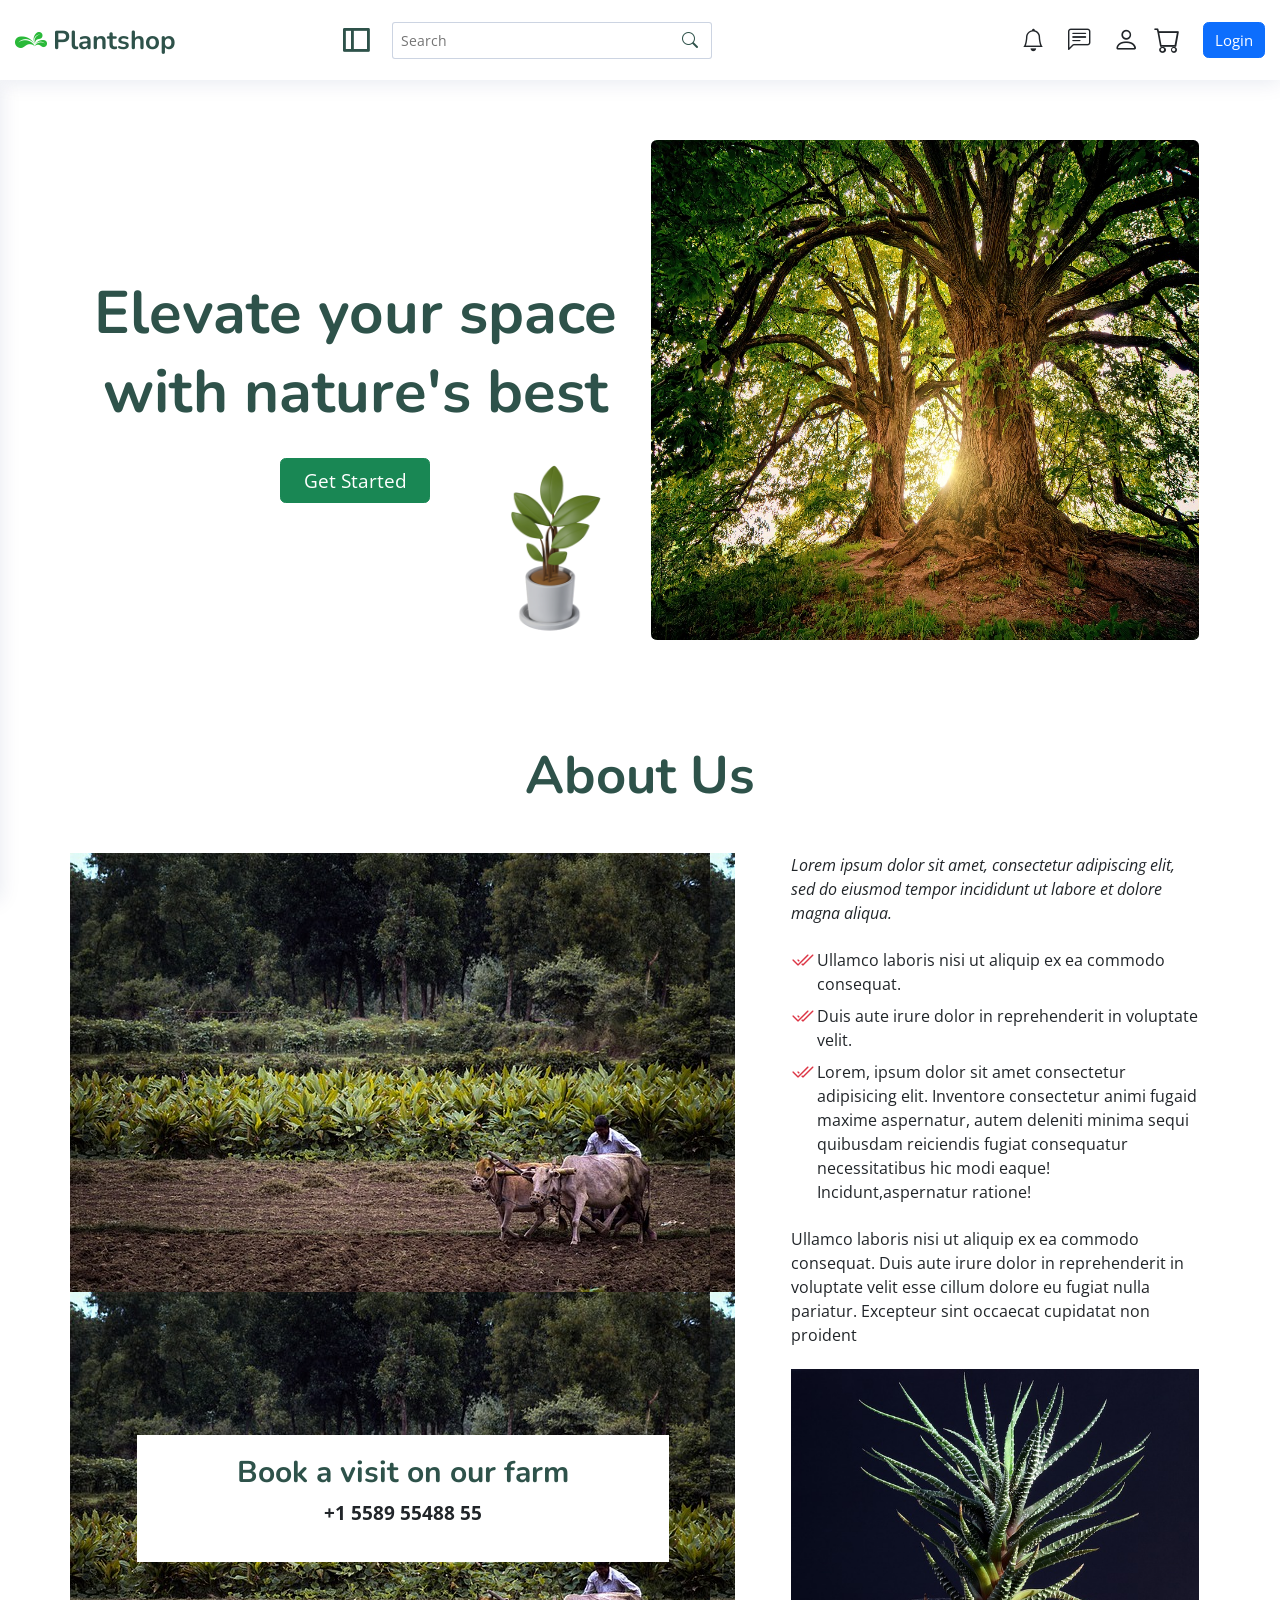
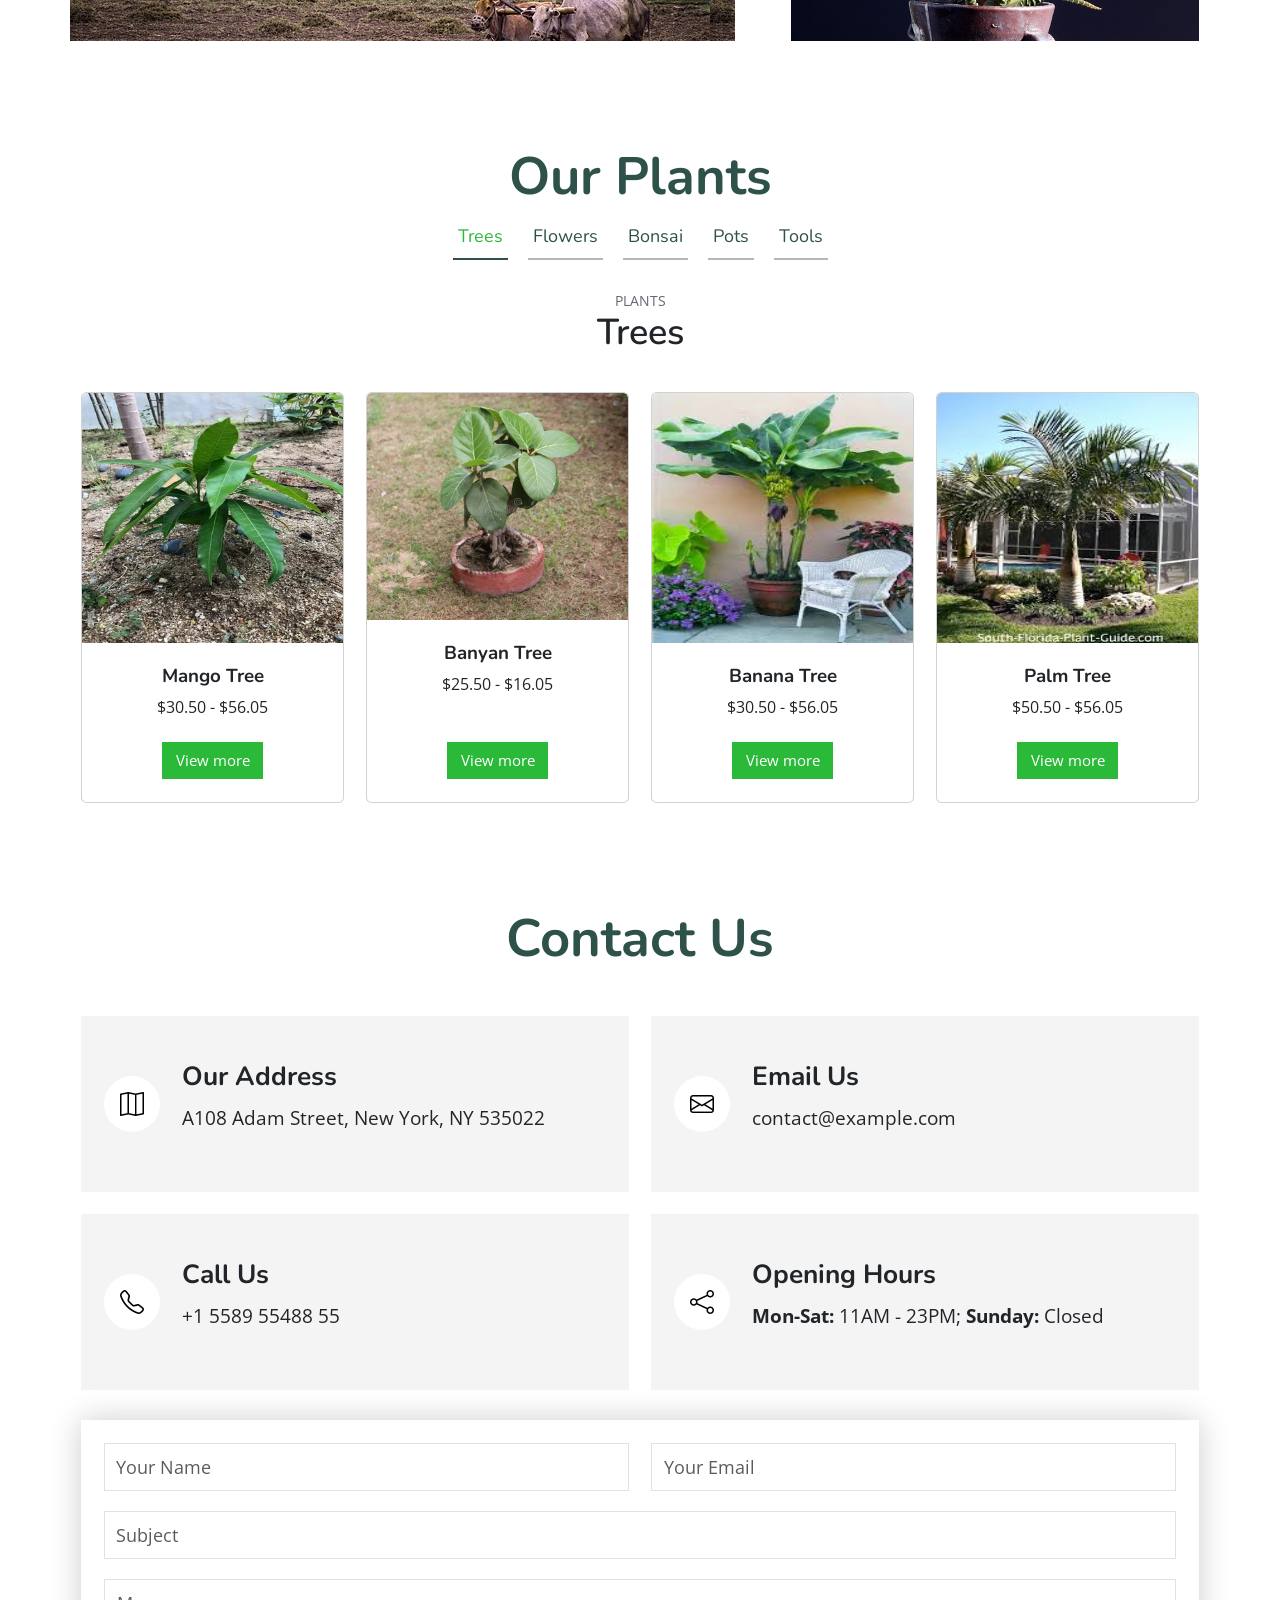
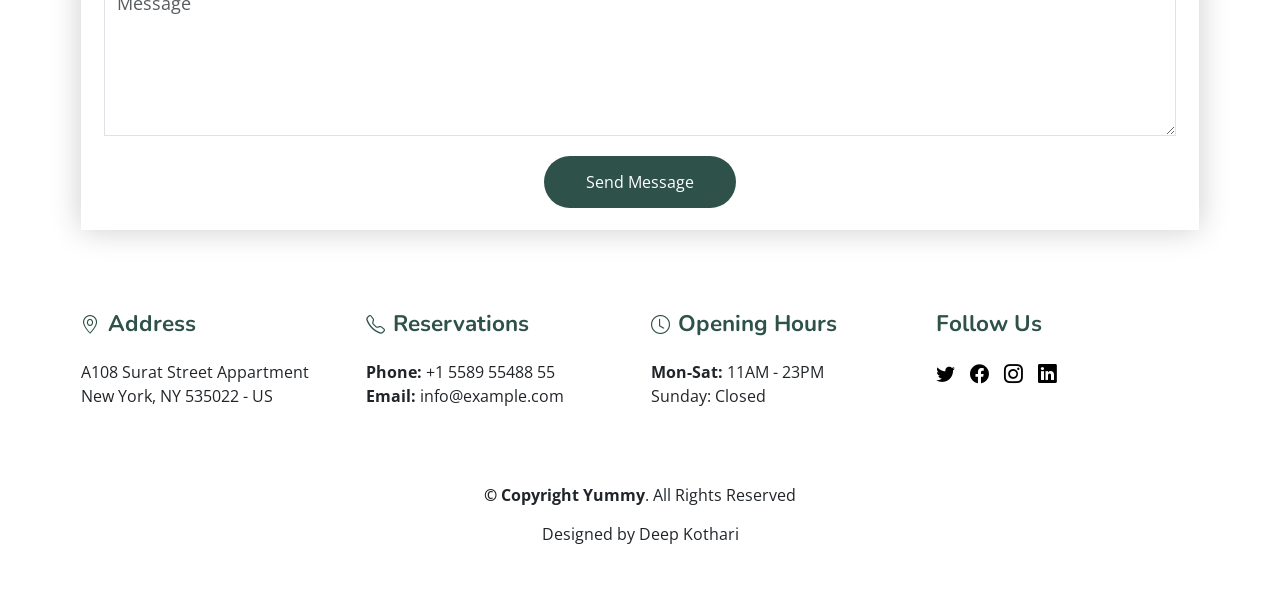
==== commit 97b52ad6: "Update index.html" ====
--- a/index.html
+++ b/index.html
@@ -176,7 +176,7 @@
                             <hr class="dropdown-divider">
                         </li>
                         <li>
-                            <a href="#" class="dropdown-item d-flex align-items-center">
+                            <a href="profile.html" class="dropdown-item d-flex align-items-center">
                                 <i class="bi bi-person fs-5 pe-3"></i>
                                 <span>My Profile</span>
                             </a>
@@ -185,7 +185,7 @@
                             <hr class="dropdown-divider">
                         </li>
                         <li>
-                            <a href="#" class="dropdown-item d-flex align-items-center">
+                            <a href="profile.html" class="dropdown-item d-flex align-items-center">
                                 <i class="bi bi-gear fs-5 pe-3"></i>
                                 <span>Account Settings</span>
                             </a>
@@ -194,7 +194,7 @@
                             <hr class="dropdown-divider">
                         </li>
                         <li>
-                            <a href="#" class="dropdown-item d-flex align-items-center">
+                            <a href="#contact" class="dropdown-item d-flex align-items-center">
                                 <i class="bi bi-question-circle fs-5 pe-3"></i>
                                 <span>Need Help?</span>
                             </a>
@@ -203,15 +203,20 @@
                             <hr class="dropdown-divider">
                         </li>
                         <li>
-                            <a href="#" class="dropdown-item d-flex align-items-center">
+                            <a href="login.html" class="dropdown-item d-flex align-items-center">
                                 <i class="bi bi-box-arrow-right fs-5 pe-3"></i>
                                 <span>Sign Out</span>
                             </a>
                         </li>
                     </ul>
                 </li>
+                <li class="nav-item">
+                    <a class="nav-link nav-icon fs-3 pe-4" href="products.html">
+                        <i class="bi bi-cart"></i>
+                    </a>
+                </li>
                 <li class="nav-item pe-3">
-                    <a href="#" class="btn btn-primary">Login </a>
+                    <a href="login.html" class="btn btn-primary">Login </a>
                 </li>
             </ul>
         </nav>
@@ -234,27 +239,27 @@
                 </a>
                 <ul id="components-nav" class="nav-content collapse " data-bs-parent="#sidebar-nav">
                     <li>
-                        <a href="#">
+                        <a href="products.html">
                             <i class="bi bi-circle"></i><span>Mango tree</span>
                         </a>
                     </li>
                     <li>
-                        <a href="#">
+                        <a href="products.html">
                             <i class="bi bi-circle"></i><span>Banyan tree</span>
                         </a>
                     </li>
                     <li>
-                        <a href="#">
+                        <a href="products.html">
                             <i class="bi bi-circle"></i><span>Banana tree</span>
                         </a>
                     </li>
                     <li>
-                        <a href="#">
+                        <a href="products.html">
                             <i class="bi bi-circle"></i><span>Palm tree</span>
                         </a>
                     </li>
                     <li>
-                        <a href="#">
+                        <a href="products.html">
                             <i class="bi bi-circle"></i><span>Banmoo tree</span>
                         </a>
                     </li>
@@ -266,32 +271,32 @@
                 </a>
                 <ul id="forms-nav" class="nav-content collapse " data-bs-parent="#sidebar-nav">
                     <li>
-                        <a href="#">
+                        <a href="products.html">
                             <i class="bi bi-circle"></i><span>Marigold</span>
                         </a>
                     </li>
                     <li>
-                        <a href="#">
+                        <a href="products.html">
                             <i class="bi bi-circle"></i><span>Lavender</span>
                         </a>
                     </li>
                     <li>
-                        <a href="#">
+                        <a href="products.html">
                             <i class="bi bi-circle"></i><span>Lily</span>
                         </a>
                     </li>
                     <li>
-                        <a href="#">
+                        <a href="products.html">
                             <i class="bi bi-circle"></i><span>Sun flower</span>
                         </a>
                     </li>
                     <li>
-                        <a href="#">
+                        <a href="products.html">
                             <i class="bi bi-circle"></i><span>Rose</span>
                         </a>
                     </li>
                     <li>
-                        <a href="#">
+                        <a href="products.html">
                             <i class="bi bi-circle"></i><span>Tulip</span>
                         </a>
                     </li>
@@ -308,27 +313,27 @@
                 </a>
                 <ul id="tables-nav" class="nav-content collapse " data-bs-parent="#sidebar-nav">
                     <li>
-                        <a href="#">
+                        <a href="products.html">
                             <i class="bi bi-circle"></i><span>Japanese Maple</span>
                         </a>
                     </li>
                     <li>
-                        <a href="#">
+                        <a href="products.html">
                             <i class="bi bi-circle"></i><span>Chinese Elm</span>
                         </a>
                     </li>
                     <li>
-                        <a href="#">
+                        <a href="products.html">
                             <i class="bi bi-circle"></i><span>Fukien Tea Tree</span>
                         </a>
                     </li>
                     <li>
-                        <a href="#">
+                        <a href="products.html">
                             <i class="bi bi-circle"></i><span>Box Wood</span>
                         </a>
                     </li>
                     <li>
-                        <a href="#">
+                        <a href="products.html">
                             <i class="bi bi-circle"></i><span>Desert Rose</span>
                         </a>
                     </li>
@@ -340,32 +345,32 @@
                 </a>
                 <ul id="charts-nav" class="nav-content collapse " data-bs-parent="#sidebar-nav">
                     <li>
-                        <a href="#">
+                        <a href="products.html">
                             <i class="bi bi-circle"></i><span>Clay Pots</span>
                         </a>
                     </li>
                     <li>
-                        <a href="#">
+                        <a href="products.html">
                             <i class="bi bi-circle"></i><span>Metal Pots</span>
                         </a>
                     </li>
                     <li>
-                        <a href="#">
+                        <a href="products.html">
                             <i class="bi bi-circle"></i><span>Concrete Pots</span>
                         </a>
                     </li>
                     <li>
-                        <a href="#">
+                        <a href="products.html">
                             <i class="bi bi-circle"></i><span>Fiber Glass Pots</span>
                         </a>
                     </li>
                     <li>
-                        <a href="#">
+                        <a href="products.html">
                             <i class="bi bi-circle"></i><span>Plastic Pots</span>
                         </a>
                     </li>
                     <li>
-                        <a href="#">
+                        <a href="products.html">
                             <i class="bi bi-circle"></i><span>Self-Watering Pots</span>
                         </a>
                     </li>
@@ -377,32 +382,32 @@
                 </a>
                 <ul id="icons-nav" class="nav-content collapse " data-bs-parent="#sidebar-nav">
                     <li>
-                        <a href="#">
+                        <a href="products.html">
                             <i class="bi bi-circle"></i><span>Gloves</span>
                         </a>
                     </li>
                     <li>
-                        <a href="#">
+                        <a href="products.html">
                             <i class="bi bi-circle"></i><span>Rake</span>
                         </a>
                     </li>
                     <li>
-                        <a href="#">
+                        <a href="products.html">
                             <i class="bi bi-circle"></i><span>Watering Can</span>
                         </a>
                     </li>
                     <li>
-                        <a href="#">
+                        <a href="products.html">
                             <i class="bi bi-circle"></i><span>Spade</span>
                         </a>
                     </li>
                     <li>
-                        <a href="#">
+                        <a href="products.html">
                             <i class="bi bi-circle"></i><span>Wheel Barrow</span>
                         </a>
                     </li>
                     <li>
-                        <a href="#">
+                        <a href="products.html">
                             <i class="bi bi-circle"></i><span>Leaf Blower</span>
                         </a>
                     </li>
@@ -411,31 +416,37 @@
             <li class="nav-heading">Pages</li>
 
             <li class="nav-item">
-                <a class="nav-link collapsed" href="#">
-                    <i class="bi bi-person"></i>
+                <a class="nav-link collapsed " href="index.html">
+                    <i class="bi bi-house-exclamation-fill"></i>
+                    <span>Home</span>
+                </a>
+            </li>
+            <li class="nav-item">
+                <a class="nav-link collapsed text-primary" href="view.html">
+                    <i class="bi bi-eye-fill"></i>
+                    <span>View Cart</span>
+                </a>
+            </li>
+            <li class="nav-item">
+                <a class="nav-link collapsed text-primary" href="products.html">
+                    <i class="bi bi-box"></i>
+                    <span>Products page</span>
+                </a>
+            </li>
+            <li class="nav-item">
+                <a class="nav-link collapsed text-primary" href="profile.html">
+                    <i class="bi bi-box"></i>
                     <span>Profile</span>
                 </a>
             </li>
             <li class="nav-item">
-                <a class="nav-link collapsed" href="#">
-                    <i class="bi bi-question-circle"></i>
-                    <span>F.A.Q</span>
-                </a>
-            </li>
-            <li class="nav-item">
-                <a class="nav-link collapsed" href="#">
-                    <i class="bi bi-envelope"></i>
-                    <span>Contact</span>
-                </a>
-            </li>
-            <li class="nav-item">
-                <a class="nav-link collapsed" href="#">
+                <a class="nav-link collapsed text-primary" href="register.html">
                     <i class="bi bi-card-list"></i>
                     <span>Register</span>
                 </a>
             </li>
             <li class="nav-item">
-                <a class="nav-link collapsed" href="#">
+                <a class="nav-link collapsed text-primary" href="login.html">
                     <i class="bi bi-box-arrow-in-right"></i>
                     <span>Login</span>
                 </a>
@@ -555,7 +566,7 @@
                                         </div>
                                     </div>
                                     <div class="card-footer p-4 pt-0 border-top-0 bg-transparent">
-                                        <div class="text-center"><a class="btn addtocart mt-auto" href="#">Add to cart</a></div>
+                                        <div class="text-center"><a class="btn addtocart mt-auto" href="products.html">View more</a></div>
                                     </div>
                                 </div>
                             </div>
@@ -569,7 +580,7 @@
                                         </div>
                                     </div>
                                     <div class="card-footer p-4 pt-0 border-top-0 bg-transparent">
-                                        <div class="text-center"><a class="btn addtocart mt-auto" href="#">Add to cart</a></div>
+                                        <div class="text-center"><a class="btn addtocart mt-auto" href="products.html">View more</a></div>
                                     </div>
                                 </div>
                             </div>
@@ -583,7 +594,7 @@
                                         </div>
                                     </div>
                                     <div class="card-footer p-4 pt-0 border-top-0 bg-transparent">
-                                        <div class="text-center"><a class="btn addtocart mt-auto" href="#">Add to cart</a></div>
+                                        <div class="text-center"><a class="btn addtocart mt-auto" href="products.html">View more</a></div>
                                     </div>
                                 </div>
                             </div>
@@ -597,7 +608,7 @@
                                         </div>
                                     </div>
                                     <div class="card-footer p-4 pt-0 border-top-0 bg-transparent">
-                                        <div class="text-center"><a class="btn addtocart mt-auto" href="#">Add to cart</a></div>
+                                        <div class="text-center"><a class="btn addtocart mt-auto" href="products.html">View more</a></div>
                                     </div>
                                 </div>
                             </div>
@@ -619,7 +630,7 @@
                                         </div>
                                     </div>
                                     <div class="card-footer p-4 pt-0 border-top-0 bg-transparent">
-                                        <div class="text-center"><a class="btn addtocart mt-auto" href="#">Add to cart</a></div>
+                                        <div class="text-center"><a class="btn addtocart mt-auto" href="products.html">View more</a></div>
                                     </div>
                                 </div>
                             </div>
@@ -633,7 +644,7 @@
                                         </div>
                                     </div>
                                     <div class="card-footer p-4 pt-0 border-top-0 bg-transparent">
-                                        <div class="text-center"><a class="btn addtocart mt-auto" href="#">Add to cart</a></div>
+                                        <div class="text-center"><a class="btn addtocart mt-auto" href="products.html">View more</a></div>
                                     </div>
                                 </div>
                             </div>
@@ -647,7 +658,7 @@
                                         </div>
                                     </div>
                                     <div class="card-footer p-4 pt-0 border-top-0 bg-transparent">
-                                        <div class="text-center"><a class="btn addtocart mt-auto" href="#">Add to cart</a></div>
+                                        <div class="text-center"><a class="btn addtocart mt-auto" href="products.html">View more</a></div>
                                     </div>
                                 </div>
                             </div>
@@ -661,7 +672,7 @@
                                         </div>
                                     </div>
                                     <div class="card-footer p-4 pt-0 border-top-0 bg-transparent">
-                                        <div class="text-center"><a class="btn addtocart mt-auto" href="#">Add to cart</a></div>
+                                        <div class="text-center"><a class="btn addtocart mt-auto" href="products.html">View more</a></div>
                                     </div>
                                 </div>
                             </div>
@@ -683,7 +694,7 @@
                                         </div>
                                     </div>
                                     <div class="card-footer p-4 pt-0 border-top-0 bg-transparent">
-                                        <div class="text-center"><a class="btn addtocart mt-auto" href="#">Add to cart</a></div>
+                                        <div class="text-center"><a class="btn addtocart mt-auto" href="products.html">View more</a></div>
                                     </div>
                                 </div>
                             </div>
@@ -697,7 +708,7 @@
                                         </div>
                                     </div>
                                     <div class="card-footer p-4 pt-0 border-top-0 bg-transparent">
-                                        <div class="text-center"><a class="btn addtocart mt-auto" href="#">Add to cart</a></div>
+                                        <div class="text-center"><a class="btn addtocart mt-auto" href="products.html">View more</a></div>
                                     </div>
                                 </div>
                             </div>
@@ -711,7 +722,7 @@
                                         </div>
                                     </div>
                                     <div class="card-footer p-4 pt-0 border-top-0 bg-transparent">
-                                        <div class="text-center"><a class="btn addtocart mt-auto" href="#">Add to cart</a></div>
+                                        <div class="text-center"><a class="btn addtocart mt-auto" href="products.html">View more</a></div>
                                     </div>
                                 </div>
                             </div>
@@ -725,7 +736,7 @@
                                         </div>
                                     </div>
                                     <div class="card-footer p-4 pt-0 border-top-0 bg-transparent">
-                                        <div class="text-center"><a class="btn addtocart mt-auto" href="#">Add to cart</a></div>
+                                        <div class="text-center"><a class="btn addtocart mt-auto" href="products.html">View more</a></div>
                                     </div>
                                 </div>
                             </div>
@@ -747,7 +758,7 @@
                                         </div>
                                     </div>
                                     <div class="card-footer p-4 pt-0 border-top-0 bg-transparent">
-                                        <div class="text-center"><a class="btn addtocart mt-auto" href="#">Add to cart</a></div>
+                                        <div class="text-center"><a class="btn addtocart mt-auto" href="products.html">View more</a></div>
                                     </div>
                                 </div>
                             </div>
@@ -761,7 +772,7 @@
                                         </div>
                                     </div>
                                     <div class="card-footer p-4 pt-0 border-top-0 bg-transparent">
-                                        <div class="text-center"><a class="btn addtocart mt-auto" href="#">Add to cart</a></div>
+                                        <div class="text-center"><a class="btn addtocart mt-auto" href="products.html">View more</a></div>
                                     </div>
                                 </div>
                             </div>
@@ -775,7 +786,7 @@
                                         </div>
                                     </div>
                                     <div class="card-footer p-4 pt-0 border-top-0 bg-transparent">
-                                        <div class="text-center"><a class="btn addtocart mt-auto" href="#">Add to cart</a></div>
+                                        <div class="text-center"><a class="btn addtocart mt-auto" href="products.html">View more</a></div>
                                     </div>
                                 </div>
                             </div>
@@ -789,7 +800,7 @@
                                         </div>
                                     </div>
                                     <div class="card-footer p-4 pt-0 border-top-0 bg-transparent">
-                                        <div class="text-center"><a class="btn addtocart mt-auto" href="#">Add to cart</a></div>
+                                        <div class="text-center"><a class="btn addtocart mt-auto" href="products.html">View more</a></div>
                                     </div>
                                 </div>
                             </div>
@@ -811,7 +822,7 @@
                                         </div>
                                     </div>
                                     <div class="card-footer p-4 pt-0 border-top-0 bg-transparent">
-                                        <div class="text-center"><a class="btn addtocart mt-auto" href="#">Add to cart</a></div>
+                                        <div class="text-center"><a class="btn addtocart mt-auto" href="products.html">View more</a></div>
                                     </div>
                                 </div>
                             </div>
@@ -825,7 +836,7 @@
                                         </div>
                                     </div>
                                     <div class="card-footer p-4 pt-0 border-top-0 bg-transparent">
-                                        <div class="text-center"><a class="btn addtocart mt-auto" href="#">Add to cart</a></div>
+                                        <div class="text-center"><a class="btn addtocart mt-auto" href="products.html">View more</a></div>
                                     </div>
                                 </div>
                             </div>
@@ -839,7 +850,7 @@
                                         </div>
                                     </div>
                                     <div class="card-footer p-4 pt-0 border-top-0 bg-transparent">
-                                        <div class="text-center"><a class="btn addtocart mt-auto" href="#">Add to cart</a></div>
+                                        <div class="text-center"><a class="btn addtocart mt-auto" href="products.html">View more</a></div>
                                     </div>
                                 </div>
                             </div>
@@ -853,7 +864,7 @@
                                         </div>
                                     </div>
                                     <div class="card-footer p-4 pt-0 border-top-0 bg-transparent">
-                                        <div class="text-center"><a class="btn addtocart mt-auto" href="#">Add to cart</a></div>
+                                        <div class="text-center"><a class="btn addtocart mt-auto" href="products.html">View more</a></div>
                                     </div>
                                 </div>
                             </div>
--- a/assets/css/style.css
+++ b/assets/css/style.css
@@ -86,6 +86,15 @@
     padding-left: 10px;
     cursor: pointer;
     color: var(--green);
+    animation: colorchanger 1.5s infinite linear;
+}
+@keyframes colorchanger {
+    0% {
+        color: rgba(0, 0, 0, 0.8);
+    }
+    100% {
+        color: rgb(42, 185, 57, 0.8);
+    }
 }
 .header .search-bar {
     min-width: 360px;
